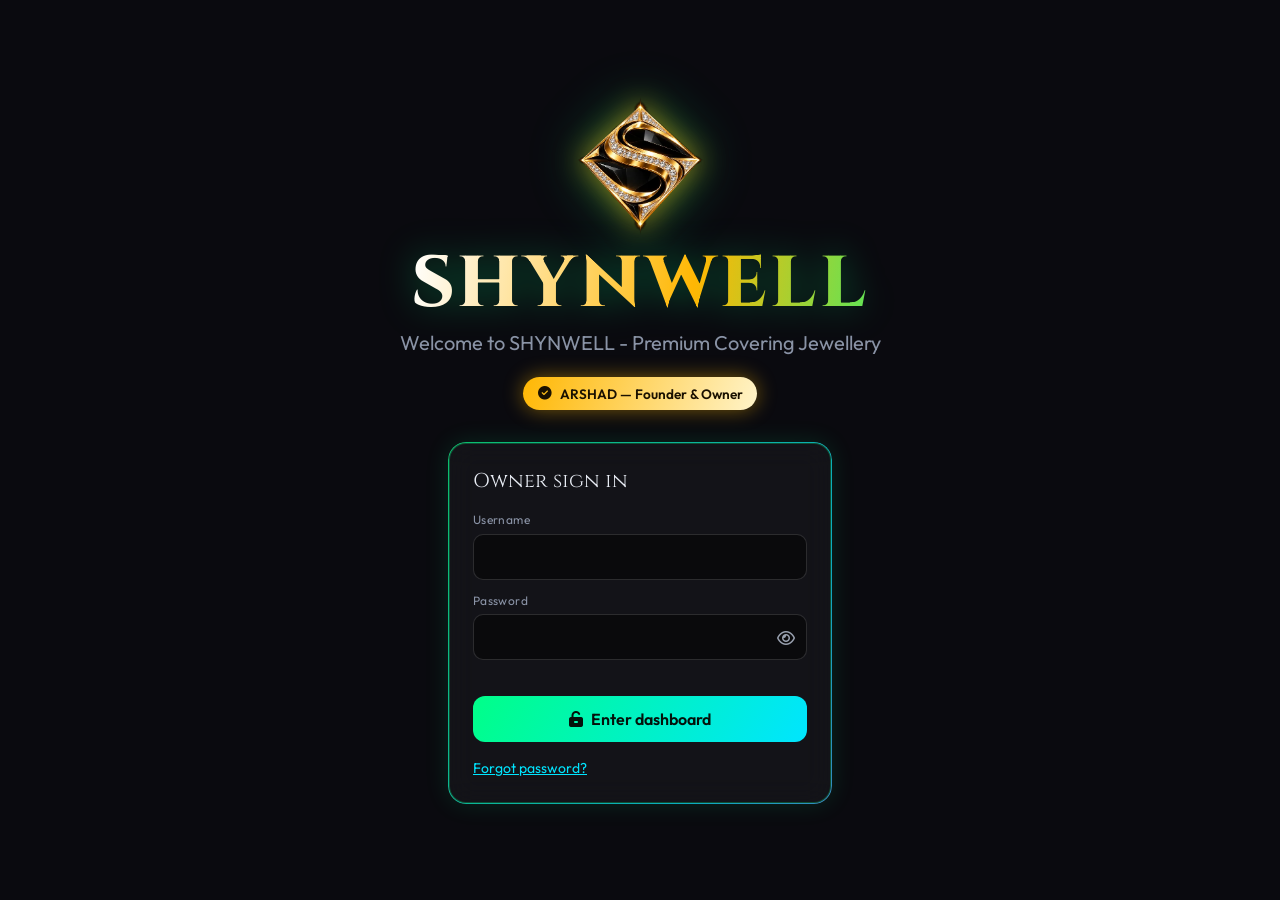
==== index.html @ ed69bd7b "Add files via upload" ====
<!DOCTYPE html>
<html lang="en">
<head>
<meta charset="UTF-8">
<meta name="viewport" content="width=device-width, initial-scale=1, viewport-fit=cover">
<title>SHYNWELL - Premium Covering Jewellery</title>
<script>/* Runs BEFORE the first paint: the entrance animation is on from the very first frame, so nothing of the app can flash. */
(function(){var d=document.documentElement;try{if(sessionStorage.getItem('shyn_skip'))sessionStorage.removeItem('shyn_skip');else if(!sessionStorage.getItem('shyn_tok'))d.classList.add('intro-on');if(sessionStorage.getItem('shyn_tok'))d.classList.add('resuming');}catch(e){d.classList.add('intro-on');}})();</script>
<link rel="preconnect" href="https://script.google.com" crossorigin><link rel="preconnect" href="https://gcjframqlnfijwjjyltc.supabase.co" crossorigin><link rel="preconnect" href="https://cdnjs.cloudflare.com" crossorigin><link rel="preconnect" href="https://fonts.gstatic.com" crossorigin>
<link rel="manifest" href="manifest.webmanifest">
<meta name="theme-color" content="#040308">
<meta name="color-scheme" content="dark">
<meta name="mobile-web-app-capable" content="yes">
<meta name="apple-mobile-web-app-capable" content="yes">
<meta name="apple-mobile-web-app-title" content="SHYNWELL">
<meta name="apple-mobile-web-app-status-bar-style" content="black-translucent">
<link rel="icon" type="image/png" sizes="32x32" href="favicon-32.png">
<link rel="icon" type="image/png" sizes="48x48" href="favicon-48.png">
<link rel="apple-touch-icon" href="apple-touch-icon.png">
<link rel="stylesheet" href="style.css">

<link rel="stylesheet" href="https://cdnjs.cloudflare.com/ajax/libs/font-awesome/6.5.1/css/all.min.css" media="print" onload="this.media='all'">
<link rel="stylesheet" href="https://fonts.googleapis.com/css2?family=Cinzel:wght@600;800&family=Outfit:wght@300;400;500;600&display=swap" media="print" onload="this.media='all'">
<noscript><link rel="stylesheet" href="https://cdnjs.cloudflare.com/ajax/libs/font-awesome/6.5.1/css/all.min.css"></noscript>
</head>
<body>
<!-- ================= ENTRANCE INTRO (pure CSS/SVG, no network, painted on the first frame) ================= -->
<div id="intro" role="presentation" aria-hidden="true">
  <div class="i-stage">
    <video class="i-vid" muted playsinline webkit-playsinline preload="auto" disablepictureinpicture tabindex="-1"></video>
    <div class="i-logo"></div>
  </div>
</div>
<script src="intro.js"></script>
<div id="shell">

<!-- ================= LOGIN ================= -->
<section id="loginView" class="min-h-screen flex flex-col items-center justify-center px-4 py-10 text-center">
  <span class="brand-logo lg float" style="--w:clamp(92px,28vw,132px)" role="img" aria-label="SHYNWELL logo"></span>
  <h1 class="serif metal text-4xl sm:text-7xl font-extrabold tracking-wider mt-3">SHYNWELL</h1>
  <p class="mt-2 text-lg sm:text-xl" style="color:var(--mut)">Welcome to SHYNWELL - Premium Covering Jewellery</p>
  <div class="badge mt-5"><i class="fa-solid fa-circle-check"></i>ARSHAD &mdash; Founder &amp; Owner</div>

  <form id="loginForm" class="glass neon w-full max-w-sm mt-8 p-5 sm:p-6 text-left rise" autocomplete="on" novalidate>
    <h2 class="serif text-xl mb-4">Owner sign in</h2>
    <label class="lbl" for="lu">Username</label>
    <input id="lu" class="inp mb-3" autocomplete="username" maxlength="64" autocapitalize="off" autocorrect="off" spellcheck="false" required>
    <label class="lbl" for="lp">Password</label>
    <div class="relative mb-2"><input id="lp" type="password" class="inp pr-10" autocomplete="current-password" maxlength="128" spellcheck="false" required>
      <button type="button" class="absolute right-3 top-3 text-gray-400" onclick="togglePw()" aria-label="Show password"><i class="fa-regular fa-eye"></i></button></div>
    <p id="lerr" class="text-sm min-h-5" style="color:#ff6b81" role="alert" aria-live="polite"></p>
    <div id="lockBox" class="lockbox" role="alert"></div>
    <button id="loginBtn" class="btn pulse-glow w-full mt-2"><i class="fa-solid fa-unlock-keyhole"></i>Enter dashboard</button>
    <button type="button" onclick="openForgot()" class="mt-4 text-sm underline" style="color:var(--cy)">Forgot password?</button>
    <button type="button" id="installBtn" onclick="installApp()" class="btn btn-ghost w-full mt-4 hidden"><i class="fa-solid fa-download"></i>Install SHYNWELL app</button>
  </form>
</section>

<div id="forgotModal" class="modal"><div class="glass neon w-full max-w-sm p-5 sm:p-6" style="background:#0e0e16">
  <div class="mhead"><div class="flex items-center gap-3 min-w-0"><span class="brand-logo" style="--w:30px"></span><h3 class="serif text-xl">Reset password</h3></div><button class="mx" onclick="closeForgot()" aria-label="Close">&times;</button></div>
  <div id="fs1">
    <p class="text-sm mb-3" style="color:var(--mut)">Enter the registered admin email. A 6-digit code will be sent to it.</p>
    <label class="lbl" for="fgEmail">Admin email</label>
    <input id="fgEmail" type="email" class="inp mb-3" autocomplete="email" inputmode="email" maxlength="254" autocapitalize="off" spellcheck="false" placeholder="you@gmail.com">
    <button id="sendBtn" class="btn pulse-glow w-full mt-1" onclick="sendOtp()"><i class="fa-solid fa-paper-plane"></i>Send OTP</button>
  </div>
  <div id="fs2" class="hidden">
    <p id="otpSent" class="text-sm text-center" style="color:var(--mut)"></p>
    <input id="otpIn" class="inp otp text-center my-3" inputmode="numeric" maxlength="6" autocomplete="one-time-code" placeholder="------" oninput="otpInput()" aria-label="6-digit OTP">
    <p class="text-center text-sm mb-3">Expires in <b id="otpTime" style="color:var(--gd)">05:00</b></p>
    <label class="lbl" for="fgNew">New password</label>
    <input id="fgNew" type="password" class="inp mb-3" autocomplete="new-password" maxlength="128" placeholder="At least 8 characters, a letter and a number">
    <label class="lbl" for="fgConf">Confirm new password</label>
    <input id="fgConf" type="password" class="inp mb-1" autocomplete="new-password" maxlength="128">
    <button id="verBtn" class="btn w-full mt-3" onclick="resetPw()"><i class="fa-solid fa-key"></i>Reset password</button>
    <button id="resBtn" class="btn btn-ghost w-full mt-2" onclick="sendOtp()" disabled>Resend OTP</button>
  </div>
  <div id="fs3" class="hidden text-center">
    <div class="text-4xl mb-2" style="color:var(--em)"><i class="fa-solid fa-circle-check"></i></div>
    <p id="fDone" class="text-sm mb-4" style="color:var(--mut)"></p>
    <button class="btn w-full" onclick="closeForgot()"><i class="fa-solid fa-unlock-keyhole"></i>Back to login</button>
  </div>
  <p id="fmsg" class="text-sm mt-3 text-center" style="min-height:1.25rem"></p>
</div></div>

<div id="connModal" class="modal"><div class="glass neon w-full max-w-md p-5 sm:p-6" style="background:#0e0e16">
  <div class="mhead"><h3 class="serif text-xl"><i class="fa-solid fa-database mr-2" style="color:var(--cy)"></i>Database Connections</h3><button class="mx" onclick="closeM('connModal')" aria-label="Close">&times;</button></div>
  <p class="text-sm mb-3" style="color:var(--mut)">Paste your Apps Script Web App URL (it must end in <b>/exec</b>). Leave empty to use local demo mode.</p>
  <input id="urlIn" class="inp mb-3" placeholder="https://script.google.com/macros/s/.../exec">
  <div class="flex gap-2"><button class="btn flex-1" onclick="saveUrl()">Save &amp; test</button><button class="btn btn-ghost" onclick="closeM('connModal')">Close</button></div>
  <div class="flex gap-2 mt-2"><button class="btn btn-ghost flex-1 text-sm" onclick="resetUrl()">Use default URL</button><button class="btn btn-ghost flex-1 text-sm" onclick="runDiag()"><i class="fa-solid fa-stethoscope"></i>Run diagnostics</button></div>
  <p id="connMsg" class="text-sm mt-3"></p>
  <pre id="diagOut" class="hidden text-xs mt-3 p-3 rounded-xl overflow-x-auto whitespace-pre-wrap break-words" style="background:rgba(0,0,0,.5);max-height:50vh;overflow-y:auto"></pre>
</div></div>

<!-- ================= DASHBOARD ================= -->
<div id="appView" class="hidden">
<nav class="sticky top-0 z-50 glass" style="border-radius:0;border-width:0 0 1px 0">
  <div class="max-w-6xl mx-auto px-3 sm:px-4 h-16 flex items-center justify-between gap-2">
    <div class="brand-nav"><span class="brand-logo" style="--w:36px" role="img" aria-label="SHYNWELL logo"></span><span class="wm serif metal text-lg sm:text-2xl font-extrabold tracking-widest hidden min-[380px]:inline">SHYNWELL</span></div>
    <div class="flex items-center gap-2" role="navigation" aria-label="Main">
      <button id="navBill" class="navbtn active" onclick="showView('bill')" aria-label="New Order" title="New Order"><i class="fa-solid fa-file-invoice-dollar"></i><span class="lbl2">New Order</span></button>
      <button id="navInv" class="navbtn" onclick="showView('inv')" aria-label="Inventory" title="Inventory"><i class="fa-solid fa-boxes-stacked"></i><span class="lbl2">Inventory</span></button>
      <button id="navLinkBtn" class="navbtn" onclick="openLinkOptions()" aria-haspopup="dialog" aria-label="Link options" title="Link options"><i class="fa-solid fa-link"></i><span class="lbl2">Link</span></button>
      <button class="navbtn" onclick="logout()" aria-label="Logout" title="Logout"><i class="fa-solid fa-right-from-bracket"></i><span class="lbl2">Logout</span></button>
    </div>
  </div>
</nav>
<div id="lowBanner" class="hidden px-4 pt-3" role="alert" aria-live="polite"></div>

<datalist id="skuList"></datalist>
<main id="billMain" class="max-w-6xl mx-auto p-3 sm:p-4 grid grid-cols-1 gap-5 lg:grid-cols-5 pb-28">
  <!-- Section A -->
  <section class="glass neon p-4 sm:p-5 lg:col-span-3 rise">
    <h2 class="serif text-2xl mb-4">New order</h2>

    <div class="rounded-2xl p-4 mb-5" style="border:1px dashed rgba(0,229,255,.5);background:rgba(0,229,255,.04)">
      <p class="font-semibold mb-1"><i class="fa-solid fa-file-invoice mr-2" style="color:var(--cy)"></i>Invoice scanner <span class="text-xs font-normal" style="color:var(--mut)">(optional)</span></p>
      <p class="text-xs mb-3" style="color:var(--mut)">Details fill in automatically and every field stays editable.</p>
      <div class="grid grid-cols-2 gap-3">
        <label class="btn cursor-pointer text-sm text-center"><i class="fa-solid fa-camera"></i>Snap Invoice via Camera
          <input id="camIn" type="file" accept="image/*" capture="environment" class="hidden"></label>
        <label class="btn btn-gold cursor-pointer text-sm text-center"><i class="fa-solid fa-folder-open"></i>Browse Device / PDF
          <input id="fileIn" type="file" accept="image/*,application/pdf" class="hidden"></label>
      </div>
      <div id="prev" class="hidden mt-4 flex items-center gap-3 p-3 rounded-xl" style="background:rgba(0,0,0,.4)">
        <img id="prevImg" class="w-20 h-20 object-cover rounded-lg hidden" alt="Invoice preview">
        <div id="prevPdf" class="w-20 h-20 rounded-lg hidden items-center justify-center text-4xl" style="background:rgba(255,107,129,.12);color:#ff6b81"><i class="fa-solid fa-file-pdf"></i></div>
        <div class="flex-1 min-w-0"><p id="prevName" class="text-sm truncate"></p><p id="prevSize" class="text-xs" style="color:var(--mut)"></p><p id="scanMsg" class="text-xs mt-1" style="color:var(--cy)"></p><details class="mt-1 text-xs" style="color:var(--mut)"><summary class="cursor-pointer">Show scanned text</summary><pre id="ocrRaw" class="whitespace-pre-wrap max-h-32 overflow-auto mt-1"></pre></details></div>
        <div class="flex flex-col gap-2"><button class="btn !py-1.5 !px-3 text-sm" onclick="parseFile()"><i class="fa-solid fa-wand-magic-sparkles"></i>Read</button><button class="btn btn-ghost !py-1 !px-3 text-xs" onclick="clearPrev()">Clear</button></div>
      </div>
    </div>

    <form id="orderForm" class="grid grid-cols-1 sm:grid-cols-2 gap-3">
      <div><label class="lbl">Platform</label>
        <select id="platform" class="inp" onchange="otherBox()"><option>Amazon</option><option>Meesho</option><option>Flipkart</option><option>Others</option></select>
        <input id="platformOther" class="inp mt-2 hidden" placeholder="Specify platform"></div>
      <div><label class="lbl">Order ID</label><input id="orderId" class="inp" required><p id="orderIdMsg" class="text-xs mt-1" style="color:#ff6b81"></p></div>
      <div><label class="lbl">Customer name</label><input id="customerName" class="inp" required></div>
      <div><label class="lbl">State</label><input id="state" class="inp"></div>
      <div class="sm:col-span-2"><label class="lbl">Full delivery address</label><textarea id="address" rows="2" class="inp"></textarea></div>
      <div><label class="lbl">Invoice date</label><input id="invoiceDate" type="date" class="inp"></div>
      <div><label class="lbl">Shipping date</label><input id="shippingDate" type="date" class="inp"></div>
      <div><label class="lbl">SKU ID</label><input id="skuId" class="inp" autocomplete="off">
        <p class="text-xs mt-1" style="color:var(--mut)">Reference only &ndash; never changes inventory stock.</p>
        <div id="secSkuBox" class="mt-3 rounded-xl p-3" style="border:1px dashed rgba(168,85,247,.45);background:rgba(168,85,247,.04)">
          <p class="lbl !mb-1">Secondary SKU IDs <span style="opacity:.7">(optional)</span></p>
          <p class="text-xs mb-2" style="color:var(--mut)">Inventory stock is reduced only for these.</p>
          <div id="secSkuList" class="flex flex-col gap-2"></div>
          <button type="button" class="btn btn-ghost !py-1.5 !px-3 text-xs mt-2" onclick="addSecSku()">+ Add Another SKU ID</button>
        </div></div>
      <div><label class="lbl">Payment type</label>
        <div class="flex gap-5 pt-2 text-sm"><label><input type="radio" name="pay" value="COD" checked> COD</label><label><input type="radio" name="pay" value="Prepaid"> Prepaid</label></div></div>
      <div class="sm:col-span-2"><label class="lbl">Customer price (Rs)</label><input id="customerPrice" type="number" step="0.01" class="inp"></div>
      <div class="sm:col-span-2 grid grid-cols-3 gap-3">
        <div><label class="lbl">CGST</label><input id="cgst" type="number" step="0.01" class="inp"></div>
        <div><label class="lbl">SGST</label><input id="sgst" type="number" step="0.01" class="inp"></div>
        <div><label class="lbl">IGST</label><input id="igst" type="number" step="0.01" class="inp"></div>
      </div>
      <div><label class="lbl">Original cost price (Rs) *</label><input id="originalPrice" type="number" step="0.01" class="inp" required oninput="liveA()"></div>
      <div><label class="lbl">Sale price (Rs) *</label><input id="salePrice" type="number" step="0.01" class="inp" required oninput="liveA()"></div>
      <p class="sm:col-span-2 text-sm" style="color:var(--mut)">Expected profit: <b id="liveA" style="color:var(--em)">Rs 0.00</b></p>
      <div class="sm:col-span-2"><label class="lbl">Others / important notes</label><textarea id="notes" rows="2" class="inp"></textarea></div>
      <!-- Attachments (Supabase Storage + DB) -->
      <div class="sm:col-span-2 grid grid-cols-1 sm:grid-cols-2 gap-3 min-w-0">
        <div class="attcard rounded-2xl p-4" style="border:1px dashed rgba(255,183,3,.5);background:rgba(255,183,3,.04)">
          <p class="font-semibold mb-1 text-sm"><i class="fa-solid fa-file-invoice-dollar mr-2" style="color:var(--gd)"></i>Invoice file *</p>
          <p class="text-xs mb-3" style="color:var(--mut)">PDF or image</p>
          <label class="btn btn-gold cursor-pointer text-sm w-full"><i class="fa-solid fa-paperclip"></i>Choose invoice
            <input id="invFileIn" type="file" accept=".pdf,application/pdf,image/*" class="hidden"></label>
          <div id="attInvBox" class="hidden mt-3 flex items-center gap-3 p-2 rounded-xl min-w-0 max-w-full overflow-hidden" style="background:rgba(0,0,0,.4)">
            <img id="attInvImg" class="attthumb object-cover rounded-lg hidden" alt="invoice thumbnail">
            <div id="attInvPdf" class="attthumb rounded-lg hidden items-center justify-center text-2xl" style="background:rgba(255,107,129,.12);color:#ff6b81"><i class="fa-solid fa-file-pdf"></i></div>
            <div class="flex-1 min-w-0"><span id="attInvName" class="attname text-xs"></span><span id="attInvMeta" class="attname text-xs" style="color:var(--mut)"></span></div>
            <button type="button" class="text-lg flex-none" aria-label="Remove invoice" onclick="clearAtt('inv')"><i class="fa-solid fa-xmark"></i></button>
          </div>
        </div>
        <div class="attcard rounded-2xl p-4" style="border:1px dashed rgba(0,229,255,.5);background:rgba(0,229,255,.04)">
          <p class="font-semibold mb-1 text-sm"><i class="fa-solid fa-box-open mr-2" style="color:var(--cy)"></i>Packing parcel *</p>
          <p class="text-xs mb-3" style="color:var(--mut)">Photo or PDF - from files or live camera</p>
          <div class="grid grid-cols-2 gap-2">
            <label class="btn btn-ghost cursor-pointer text-sm"><i class="fa-solid fa-images"></i>Files
              <input id="packGalIn" type="file" accept=".pdf,application/pdf,image/*" class="hidden"></label>
            <label class="btn cursor-pointer text-sm"><i class="fa-solid fa-camera"></i>Camera
              <input id="packCamIn" type="file" accept="image/*" capture="environment" class="hidden"></label>
          </div>
          <div id="attPackBox" class="hidden mt-3 flex items-center gap-3 p-2 rounded-xl min-w-0 max-w-full overflow-hidden" style="background:rgba(0,0,0,.4)">
            <img id="attPackImg" class="attthumb object-cover rounded-lg hidden" alt="packing file thumbnail">
            <div id="attPackPdf" class="attthumb rounded-lg hidden items-center justify-center text-2xl" style="background:rgba(255,107,129,.12);color:#ff6b81"><i class="fa-solid fa-file-pdf"></i></div>
            <div class="flex-1 min-w-0"><span id="attPackName" class="attname text-xs"></span><span id="attPackMeta" class="attname text-xs" style="color:var(--mut)"></span></div>
            <button type="button" class="text-lg flex-none" aria-label="Remove packing file" onclick="clearAtt('pack')"><i class="fa-solid fa-xmark"></i></button>
          </div>
        </div>
      </div>
      <div class="sm:col-span-2"><button id="saveBtn" class="btn btn-gold w-full sm:w-auto"><i id="saveIco" class="fa-solid fa-cloud-arrow-up"></i><span id="saveTxt">Save order</span></button></div>
    </form>
  </section>

  <!-- Section B -->
  <section class="glass neon p-4 sm:p-5 lg:col-span-2 self-start rise" style="animation-delay:.12s">
    <h2 class="serif text-2xl mb-4">Order lookup</h2>
    <div class="flex gap-2"><input id="searchId" class="inp" placeholder="Enter Order ID" onkeydown="if(event.key==='Enter')searchOrder()"><button class="btn" onclick="searchOrder()"><i class="fa-solid fa-magnifying-glass"></i></button></div>
    <p id="lookMsg" class="text-sm mt-2" style="color:var(--mut)"></p>
    <div id="lookBox" class="hidden mt-4">
      <div id="lookInfo" class="text-sm rounded-xl p-3 mb-3 leading-relaxed break-words" style="background:rgba(0,0,0,.4)"></div>
      <div id="lookLinks" class="hidden flex gap-2 mb-3 text-xs"></div>
      <div id="lookSkus" class="hidden text-xs mb-3 break-words" style="color:var(--cy)"></div>
      <details id="lookDetails" class="mb-3 rounded-xl p-3" style="background:rgba(0,0,0,.3);border:1px solid rgba(255,255,255,.1)">
        <summary class="cursor-pointer text-sm font-semibold" style="color:var(--cy)"><i class="fa-solid fa-pen-to-square mr-2"></i>View all / edit details</summary>
        <div class="grid grid-cols-2 gap-2 mt-3">
          <div class="col-span-2"><label class="lbl">Order ID</label><input id="eOrderId" class="inp"></div>
          <div><label class="lbl">Platform</label><select id="ePlatform" class="inp"><option>Amazon</option><option>Meesho</option><option>Flipkart</option><option>Others</option></select></div>
          <div><label class="lbl">Payment type</label><select id="ePay" class="inp"><option>COD</option><option>Prepaid</option></select></div>
          <div class="col-span-2"><label class="lbl">Customer name</label><input id="eCust" class="inp"></div>
          <div><label class="lbl">State</label><input id="eState" class="inp"></div>
          <div><label class="lbl">SKU ID</label><input id="eSku" class="inp"></div>
          <div class="col-span-2"><label class="lbl">Address</label><textarea id="eAddr" rows="2" class="inp"></textarea></div>
          <div><label class="lbl">Invoice date</label><input id="eInvDate" type="date" class="inp"></div>
          <div><label class="lbl">Shipping date</label><input id="eShipDate" type="date" class="inp"></div>
          <div class="col-span-2"><label class="lbl">Customer price (Rs)</label><input id="ePrice" type="number" step="0.01" class="inp"></div>
          <div><label class="lbl">CGST</label><input id="eCgst" type="number" step="0.01" class="inp"></div>
          <div><label class="lbl">SGST</label><input id="eSgst" type="number" step="0.01" class="inp"></div>
          <div class="col-span-2"><label class="lbl">IGST</label><input id="eIgst" type="number" step="0.01" class="inp"></div>
          <div class="col-span-2"><label class="lbl">Notes</label><textarea id="eNotes" rows="2" class="inp"></textarea></div>
        </div>
      </details>
      <div class="grid grid-cols-3 gap-2">
        <div><label class="lbl">Original</label><input id="uOrig" type="number" step="0.01" class="inp" oninput="liveB()"></div>
        <div><label class="lbl">Sale</label><input id="uSale" type="number" step="0.01" class="inp" oninput="liveB()"></div>
        <div><label class="lbl">Credited</label><input id="uCred" type="number" step="0.01" class="inp" oninput="liveB()"></div>
      </div>
      <p class="mt-4 text-sm" style="color:var(--mut)">Net profit (credited price, else sale price, minus original price; a cancelled / returned order costs its loss amount)</p>
      <p id="liveB" class="serif text-3xl font-bold" style="color:var(--em);text-shadow:0 0 18px currentColor">Rs 0.00</p>
      <div id="rcBox" class="mt-4 rounded-xl p-3" style="border:1px dashed rgba(255,107,129,.45);background:rgba(255,107,129,.04)">
        <p class="font-semibold text-sm mb-3"><i class="fa-solid fa-rotate-left mr-2" style="color:#ff6b81"></i>Return / cancellation</p>
        <label class="lbl" for="rcStatus">Order status</label>
        <select id="rcStatus" class="inp" onchange="rcToggle()">
          <option value="">Normal order (no return / cancellation)</option>
          <option value="Cancel">Cancel</option>
          <option value="RTO">RTO (Return to Origin)</option>
          <option value="Customer Return">Customer Return</option>
        </select>
        <div id="rcReasonBox" class="hidden mt-3">
          <label class="lbl" for="rcReason">Cancellation reason <span style="color:#ff6b81">*</span></label>
          <select id="rcReason" class="inp" onchange="rcToggle()">
            <option value="">Select a reason</option>
            <option value="Seller Issue">Seller Issue</option>
            <option value="Pickup Associate Issue">Pickup Associate Issue</option>
            <option value="Others">Others</option>
          </select>
          <input id="rcOther" class="inp mt-2 hidden" maxlength="120" placeholder="Please specify reason" autocomplete="off">
        </div>
        <div id="rcLossBox" class="hidden mt-3">
          <label class="lbl" for="rcLoss">Loss Amount (&#8377;)</label>
          <input id="rcLoss" type="number" min="0" step="0.01" inputmode="decimal" class="inp" placeholder="0.00" oninput="liveB()">
          <p class="text-xs mt-1" style="color:var(--mut)">e.g. packaging cost, reverse shipping fee or damaged item cost. Leave empty for 0.</p>
        </div>
        <p id="rcErr" class="text-xs mt-2" style="color:#ff6b81"></p>
      </div>
      <button id="updBtn" class="btn btn-gold w-full mt-4" onclick="updateOrder()"><i id="updIco" class="fa-solid fa-floppy-disk"></i><span id="updTxt">Save / update changes</span></button>
      <button id="delBtn" class="btn w-full mt-3" style="background:linear-gradient(135deg,#ff2d55,#c1121f);color:#fff" onclick="deleteOrder()"><i id="delIco" class="fa-solid fa-trash"></i><span id="delTxt">Delete Order</span></button>
    </div>
  </section>
</main>

<!-- ================= INVENTORY ================= -->
<main id="invMain" class="hidden max-w-6xl mx-auto p-3 sm:p-4 pb-28">
  <section class="glass neon p-4 sm:p-5 rise">
    <div class="flex flex-wrap items-center justify-between gap-3 mb-4">
      <h2 class="serif text-2xl"><i class="fa-solid fa-boxes-stacked mr-2" style="color:var(--gd)"></i>Inventory</h2>
      <button class="btn text-sm" onclick="invOpenAdd()"><i class="fa-solid fa-plus"></i>Add Inventory Item</button>
    </div>
    <div class="grid grid-cols-1 sm:grid-cols-3 gap-3 mb-3">
      <input id="invSearch" class="inp sm:col-span-2" placeholder="Search by SKU ID..." oninput="invRenderSoon()" autocomplete="off">
      <div id="invCount" class="text-sm self-center" style="color:var(--mut)"></div>
    </div>
    <div class="flex flex-wrap gap-2 mb-2">
      <div class="relative">
        <button id="invDlBtn" class="btn btn-gold text-sm" onclick="invTogglePop('invDlPop', event)" aria-haspopup="true"><i class="fa-solid fa-download"></i>Download<i class="fa-solid fa-chevron-down" style="font-size:.7rem"></i></button>
        <div id="invDlPop" class="popmenu left" role="menu">
          <button role="menuitem" onclick="invDownload('stock')"><i class="fa-solid fa-boxes-stacked" style="color:var(--em)"></i>Stock Report</button>
          <button role="menuitem" onclick="invDownload('moves')"><i class="fa-solid fa-clock-rotate-left" style="color:var(--cy)"></i>Stock Movement</button>
        </div>
      </div>
      <div class="relative">
        <button id="invDelBtn" class="btn text-sm" style="background:linear-gradient(135deg,#ff2d55,#c1121f);color:#fff" onclick="invTogglePop('invDelPop', event)" aria-haspopup="true"><i class="fa-solid fa-trash"></i>Delete<i class="fa-solid fa-chevron-down" style="font-size:.7rem"></i></button>
        <div id="invDelPop" class="popmenu left" role="menu">
          <button role="menuitem" onclick="invDeleteData('stock')"><i class="fa-solid fa-boxes-stacked" style="color:#ff6b81"></i>Stock Report</button>
          <button role="menuitem" onclick="invDeleteData('moves')"><i class="fa-solid fa-clock-rotate-left" style="color:#ff6b81"></i>Stock Movement</button>
        </div>
      </div>
    </div>
    <label class="text-xs flex items-center gap-2 mb-2" style="color:#ff9aa9"><input type="checkbox" id="invLowOnly" onchange="invRender()"> Show only low-stock items (stock at or below reorder level)</label>
    <label class="text-xs flex items-center gap-2 mb-4" style="color:var(--mut)"><input type="checkbox" id="invFilteredOnly"> Export only the rows matching my search (otherwise everything is exported)</label>
    <div class="flex flex-wrap items-center gap-2 text-xs mb-3"><i class="fa-solid fa-table-list" style="color:var(--gd)"></i><span id="invSheetMsg" style="color:var(--mut)">Inventory sheet: connect it with the link icon in the top bar (Cloud Config).</span><button class="chip" onclick="invMirrorNow(true)">Copy to sheet now</button></div>
    <div class="overflow-x-auto rounded-xl" style="border:1px solid rgba(255,255,255,.1)">
      <table class="w-full text-sm" style="min-width:680px">
        <thead><tr style="background:rgba(255,255,255,.05);color:var(--mut)" class="text-left text-xs">
          <th class="p-3">S.No</th><th class="p-3">SKU ID</th><th class="p-3">Stock</th><th class="p-3">Reorder</th><th class="p-3">Image</th><th class="p-3">Actions</th></tr></thead>
        <tbody id="invBody"></tbody>
      </table>
    </div>
    <p id="invMsg" class="text-sm mt-3" style="color:var(--mut)"></p>
  </section>
</main>
<input id="invImgIn" type="file" accept="image/*" class="hidden">

<div id="invItemModal" class="modal"><div class="glass neon w-full max-w-md p-5 sm:p-6" style="background:#0e0e16">
  <h3 class="serif text-xl mb-3">Add Inventory Item</h3>
  <label class="lbl">SKU ID</label><input id="invNewSku" class="inp mb-3" maxlength="64" autocomplete="off">
  <label class="lbl">Opening stock quantity</label><input id="invNewQty" type="number" min="0" step="1" inputmode="numeric" class="inp mb-3" value="0">
  <label class="lbl">Reorder level <span style="opacity:.7">(alert when stock is at or below this; blank = 1)</span></label><input id="invNewRe" type="number" min="0" step="1" inputmode="numeric" class="inp mb-2" value="1">
  <p id="invItemErr" class="text-sm mb-3" style="color:#ff6b81"></p>
  <div class="flex gap-2"><button id="invItemBtn" class="btn flex-1" onclick="invSaveItem()">Save item</button><button class="btn btn-ghost" onclick="closeM('invItemModal')">Cancel</button></div>
</div></div>

<div id="invStockModal" class="modal"><div class="glass neon w-full max-w-md p-5 sm:p-6" style="background:#0e0e16">
  <h3 class="serif text-xl mb-1">Edit stock</h3><p id="invStockSku" class="text-sm mb-3" style="color:var(--gd)"></p>
  <label class="lbl">New stock quantity</label><input id="invStockQty" type="number" min="0" step="1" inputmode="numeric" class="inp mb-3">
  <label class="lbl">Reorder level <span style="opacity:.7">(low-stock alert at or below this; blank = 1)</span></label><input id="invStockRe" type="number" min="0" step="1" inputmode="numeric" class="inp mb-3">
  <label class="lbl">Note (optional)</label><input id="invStockNote" class="inp mb-2" maxlength="120" placeholder="e.g. new stock received">
  <p id="invStockErr" class="text-sm mb-3" style="color:#ff6b81"></p>
  <div class="flex gap-2"><button id="invStockBtn" class="btn flex-1" onclick="invSaveStock()">Save stock</button><button class="btn btn-ghost" onclick="closeM('invStockModal')">Cancel</button></div>
</div></div>

<div id="invConnModal" class="modal"><div class="glass neon w-full max-w-md p-5 sm:p-6" style="background:#0e0e16">
  <div class="mhead"><h3 class="serif text-xl"><i class="fa-solid fa-cloud mr-2" style="color:var(--gd)"></i>Cloud Config</h3><button class="mx" onclick="closeM('invConnModal')" aria-label="Close">&times;</button></div>
  <div id="icA" class="hidden">
    <p class="text-sm mb-3" style="color:var(--mut)">Paste the Web App URL of your inventory Apps Script (it must end in <b>/exec</b>). This is separate from your billing sheet.</p>
    <input id="icUrl" class="inp mb-3" placeholder="https://script.google.com/macros/s/.../exec" autocomplete="off">
    <button class="btn w-full" onclick="invSaveUrl()">Save &amp; test</button>
  </div>
  <div id="icC" class="hidden">
    <p id="icInfo" class="text-sm mb-3" style="color:var(--em)"></p>
    <div class="grid grid-cols-1 gap-2">
      <button class="btn btn-gold text-sm" onclick="invSyncToSheet()"><i class="fa-solid fa-cloud-arrow-up"></i>Replace sheet with app inventory (exact copy)</button>
      <button class="btn text-sm" onclick="invSyncFromSheet()"><i class="fa-solid fa-cloud-arrow-down"></i>Sync Inventory Sheet &rarr; App</button>
      <button class="btn btn-ghost text-sm" onclick="invOpenSheet()"><i class="fa-solid fa-table"></i>Get link to the inventory sheet</button>
      <div id="icLinkBox" class="text-sm text-center"></div>
      <button class="btn btn-ghost text-sm" onclick="invTest()"><i class="fa-solid fa-stethoscope"></i>Test connection</button>
      <button class="btn btn-ghost text-sm" onclick="invMailNow('low')"><i class="fa-solid fa-triangle-exclamation" style="color:#ff6b81"></i>Send low-stock alert mail now</button>
      <button class="btn btn-ghost text-sm" onclick="invMailNow('daily')"><i class="fa-solid fa-envelope" style="color:var(--cy)"></i>Send daily summary mail now</button>
      <button class="btn btn-ghost text-sm" onclick="invMailNow('report')"><i class="fa-solid fa-table-list" style="color:var(--vi)"></i>Send inventory report mail now</button>
    </div>
    <p class="text-xs mt-3" style="color:var(--mut)">App changes are copied to the sheet automatically, and the script mails you at once when a SKU is at or below its reorder level. Rows you type only in the sheet stay there until you run &ldquo;Sync Inventory Sheet &rarr; App&rdquo;.</p>
    <button type="button" class="mt-2 text-xs underline" style="color:var(--cy)" onclick="invChangeUrl()">Change script URL</button>
  </div>
  <p id="invConnMsg" class="text-sm mt-3" style="color:var(--mut);min-height:1.25rem"></p>
</div></div>

<div id="accModal" class="modal"><div class="glass neon w-full max-w-sm p-5 sm:p-6 text-center" style="background:#0e0e16" role="dialog" aria-modal="true" aria-labelledby="accTitle">
  <span class="brand-logo mb-1" style="--w:44px"></span>
  <div id="accStep1">
    <p id="accLast" class="lastlogin"></p>
    <i class="fa-solid fa-shield-halved text-3xl mb-2 block" style="color:var(--gd)"></i>
    <h3 id="accTitle" class="serif text-xl mb-2">Send Verification Code to registered Gmail?</h3>
    <p class="text-sm mb-4" style="color:var(--mut)">Inventory and the Link options hold critical business data. A 6-digit code will be emailed to <b id="accMail0" style="color:var(--em)">your registered Gmail</b> only after you tap Proceed.</p>
    <p id="accMsg1" class="text-sm mb-2" style="min-height:1.25rem" role="alert"></p>
    <div class="flex gap-2"><button id="accGo" class="btn flex-1" onclick="accProceed()"><i class="fa-solid fa-paper-plane"></i>Proceed</button><button class="btn btn-ghost flex-1" onclick="accCancel()">Cancel</button></div>
  </div>
  <div id="accStep2" class="hidden">
    <h3 class="serif text-xl mb-1">Verification required</h3>
    <p class="text-sm mb-4" style="color:var(--mut)">A 6-digit code was emailed to <b id="accMail" style="color:var(--em)">your registered Gmail</b>.</p>
    <input id="accOtp" class="inp otp" inputmode="numeric" maxlength="6" autocomplete="one-time-code" placeholder="------" oninput="accInput()" aria-label="6-digit code">
    <p class="text-sm mt-2" style="color:var(--mut)">Code expires in <b id="accTime" style="color:var(--gd)">05:00</b></p>
    <p id="accMsg" class="text-sm mt-2" style="min-height:1.25rem" role="alert"></p>
    <div class="flex gap-2 mt-3"><button id="accVerBtn" class="btn flex-1" onclick="accVerify()"><i class="fa-solid fa-unlock-keyhole"></i>Verify</button><button id="accResBtn" class="btn btn-ghost flex-1" onclick="accSend(false)">Resend OTP</button></div>
    <button class="mt-3 text-xs underline" style="color:var(--mut)" onclick="accCancel()">Cancel</button>
  </div>
</div></div>

<div id="linkModal" class="modal" onclick="if(event.target===this)closeM('linkModal')"><div class="lm-card glass neon" role="dialog" aria-modal="true" aria-labelledby="lmTitle">
  <button class="mx mclose" onclick="closeM('linkModal')" aria-label="Close">&times;</button>
  <div class="lm-body">
    <div class="lm-head"><span class="brand-logo" style="--w:38px"></span><h3 id="lmTitle" class="serif">Link options</h3><p>Verified. Choose what you want to open.</p></div>
    <div class="lm-grid">
      <div class="lm-item" style="--c:var(--em);--c2:var(--cy)"><span class="lm-ico"><i class="fa-solid fa-arrows-rotate"></i></span><b>Supabase Sync</b><span class="lm-sub">Keep your orders in Supabase and Google Sheets in step, both ways.</span><button class="btn" onclick="linkGo('sync')">Open</button></div>
      <div class="lm-item" style="--c:var(--vi);--c2:#ff2bd6"><span class="lm-ico"><i class="fa-solid fa-right-left"></i></span><b>Sheet Migration</b><span class="lm-sub">Copy inventory or full records from one sheet to another.</span><button class="btn" onclick="linkGo('mig')">Open</button></div>
      <div class="lm-item" style="--c:var(--gd);--c2:#ff8c42"><span class="lm-ico"><i class="fa-solid fa-cloud"></i></span><b>Cloud Config</b><span class="lm-sub">Inventory sheet link, test connection and mail reports.</span><button class="btn" onclick="linkGo('cloud')">Open</button></div>
      <div class="lm-item" style="--c:var(--cy);--c2:#3b82f6"><span class="lm-ico"><i class="fa-solid fa-database"></i></span><b>Database Connections</b><span class="lm-sub">The billing Google Sheet web app address and diagnostics.</span><button class="btn" onclick="linkGo('db')">Open</button></div>
    </div>
  </div>
</div></div>

<div id="copyModal" class="modal"><div class="glass neon w-full max-w-xs p-5 text-center" style="background:#0e0e16">
  <span class="brand-logo mb-2" style="--w:40px"></span>
  <h3 class="serif text-lg mb-1">Your OTP code</h3>
  <p class="text-xs mb-3" style="color:var(--mut)">From your SHYNWELL e-mail. Tap Copy, then paste it into the code box.</p>
  <div id="copyCode" class="otp" style="letter-spacing:.35em;margin-right:-.35em;user-select:all"></div>
  <button class="btn w-full mt-4" onclick="copyNow()"><i class="fa-regular fa-copy"></i>Copy OTP Code</button>
  <p id="copyMsg" class="text-xs mt-2" style="min-height:1rem"></p>
  <button class="btn btn-ghost w-full mt-2" onclick="closeM('copyModal')">Close</button>
</div></div>

<div id="mgModal" class="modal"><div class="glass neon w-full max-w-2xl p-5 sm:p-6" style="background:#0e0e16">
  <div class="mhead"><h3 class="serif text-xl"><i class="fa-solid fa-right-left mr-2" style="color:#a855f7"></i>Sheet Migration</h3><button class="mx" onclick="closeM('mgModal')" aria-label="Close">&times;</button></div>
  <div id="mgStep1">
    <p class="text-sm mb-3" style="color:var(--mut)">What do you want to transfer?</p>
    <div class="grid grid-cols-1 sm:grid-cols-2 gap-3">
      <button class="btn btn-gold" onclick="mgChoose('inv')"><i class="fa-solid fa-boxes-stacked"></i>Option A: Inventory Data</button>
      <button class="btn" onclick="mgChoose('db')"><i class="fa-solid fa-database"></i>Option B: Database / Full Records</button>
    </div>
  </div>
  <div id="mgStep2" class="hidden">
    <p class="text-sm mb-3"><b id="mgTypeLbl" style="color:var(--gd)"></b> <button type="button" class="text-xs underline ml-2" style="color:var(--cy)" onclick="mgBack()">Change</button></p>
    <label class="lbl" for="mgFrom">Source (&ldquo;From&rdquo;) Webhook URL</label>
    <input id="mgFrom" class="inp" placeholder="https://script.google.com/macros/s/.../exec" autocomplete="off">
    <p class="text-xs mt-1 mb-3" style="color:var(--mut)">Pre-filled with the script you are linked to. You can edit it.</p>
    <label class="lbl" for="mgTo">Destination (&ldquo;To&rdquo;) Webhook URL</label>
    <input id="mgTo" class="inp" placeholder="https://script.google.com/macros/s/.../exec (the target sheet's Web App)" autocomplete="off">
    <div class="grid grid-cols-1 sm:grid-cols-2 gap-2 mt-4">
      <button id="mgFwd" class="btn btn-gold text-sm" onclick="mgRun('fwd')"><i class="fa-solid fa-arrow-right"></i>Forward: Source &#10132; Destination</button>
      <button id="mgRev" class="btn text-sm" onclick="mgRun('rev')"><i class="fa-solid fa-arrow-left"></i>Reverse: Destination &#10132; Source</button>
    </div>
    <div class="mt-4 rounded-xl p-3" style="background:rgba(0,0,0,.35)">
      <div class="flex items-center gap-2 text-sm"><i id="mgSpin" class="fa-solid fa-spinner fa-spin hidden" style="color:var(--cy)"></i><span id="mgStatus" style="color:var(--mut)">Ready.</span></div>
      <div class="mt-2 rounded-full" style="height:8px;background:rgba(255,255,255,.08);overflow:hidden"><div id="mgBar" style="height:100%;width:0%;background:linear-gradient(90deg,var(--em),var(--cy));transition:width .25s"></div></div>
      <p id="mgSummary" class="text-sm mt-3 font-semibold"></p>
      <div id="mgLogBox" class="hidden mt-3">
        <div class="flex items-center justify-between gap-2 mb-2"><span class="text-xs" style="color:var(--mut)">Transfer log</span>
          <select id="mgFilter" class="inp !py-1 !w-auto text-xs" onchange="mgRender()"><option value="all">All rows</option><option value="copied">Copied</option><option value="same">Up to date</option><option value="bad">Skipped &amp; failed</option></select></div>
        <div class="overflow-auto rounded-lg" style="max-height:38vh;border:1px solid rgba(255,255,255,.1)">
          <table class="w-full text-xs" style="min-width:520px"><thead><tr style="background:rgba(255,255,255,.05);color:var(--mut)" class="text-left"><th class="p-2">#</th><th class="p-2">Row ID / Item</th><th class="p-2">Name / Detail</th><th class="p-2">Result</th><th class="p-2">Reason</th></tr></thead><tbody id="mgBody"></tbody></table>
        </div>
      </div>
    </div>
    <p id="mgNote" class="text-xs mt-3" style="color:var(--mut)">Rows are matched by their ID (SKU ID or Order ID). Nothing is ever deleted. Empty values never overwrite existing data.</p>
  </div>
  <button class="btn btn-ghost w-full mt-4" onclick="closeM('mgModal')">Close</button>
</div></div>

<div id="syncModal" class="modal"><div class="glass neon w-full max-w-md p-5 sm:p-6" style="background:#0e0e16">
  <div class="mhead"><h3 class="serif text-xl"><i class="fa-solid fa-arrows-rotate mr-2" style="color:var(--em)"></i>Supabase Sync</h3><button class="mx" onclick="closeM('syncModal')" aria-label="Close">&times;</button></div>
  <p class="text-sm mb-4" style="color:var(--mut)">Keeps your orders in <b>Supabase</b> and in your billing <b>Google Sheet</b> in step. Orders are matched by <b>Order ID</b>, so nothing is ever duplicated or deleted, and an empty value never overwrites existing data.</p>
  <div class="grid grid-cols-1 gap-3">
    <button id="syncBtn1" class="btn btn-gold" onclick="syncToSheet()"><i class="fa-solid fa-database"></i>Supabase &#10132; Google Sheets</button>
    <button id="syncBtn2" class="btn" onclick="syncFromSheet()"><i class="fa-solid fa-table"></i>Google Sheets &#10132; Supabase</button>
  </div>
  <div class="mt-4 rounded-xl p-3" style="background:rgba(0,0,0,.35)">
    <div class="flex items-center gap-2 text-sm"><i id="syncSpin" class="fa-solid fa-spinner fa-spin hidden" style="color:var(--cy)"></i><span id="syncStatus" style="color:var(--mut)">Ready.</span></div>
    <div class="mt-2 rounded-full" style="height:8px;background:rgba(255,255,255,.08);overflow:hidden"><div id="syncBar" style="height:100%;width:0%;background:linear-gradient(90deg,var(--em),var(--cy));transition:width .25s"></div></div>
    <div id="syncResult" class="text-xs mt-3 break-words"></div>
  </div>
  <div id="syncLast" class="text-xs mt-3" style="color:var(--mut)"></div>
  <p class="text-xs mt-3" style="color:var(--mut)">Importing from the sheet records orders only: it never changes inventory stock. Stock is changed only when an order is saved in the app.</p>
  <button class="btn btn-ghost w-full mt-4" onclick="closeM('syncModal')">Close</button>
</div></div>

<div id="invViewModal" class="modal" onclick="if(event.target===this)closeM('invViewModal')"><div class="glass neon w-full max-w-lg p-4 text-center" style="background:#0e0e16">
  <p id="invViewSku" class="serif mb-3" style="color:var(--gd)"></p>
  <img id="invViewImg" alt="Product image" class="mx-auto rounded-xl max-w-full" style="max-height:70vh">
  <button class="btn btn-ghost mt-4" onclick="closeM('invViewModal')">Close</button>
</div></div>

<!-- AMAR -->
<button onclick="toggleAmar()" class="fixed bottom-5 right-5 z-50 w-16 h-16 rounded-full text-2xl pulse-glow float" style="background:linear-gradient(135deg,var(--em),var(--cy));color:#04120b" aria-label="Open AMAR assistant"><i class="fa-solid fa-robot"></i></button>
<aside id="drawer" aria-label="AMAR assistant">
  <div class="p-3 flex items-center justify-between gap-2" style="border-bottom:1px solid rgba(255,255,255,.1)">
    <div class="min-w-0 flex-1">
      <p class="serif font-bold text-sm truncate" style="color:var(--em)">AMAR &mdash; SHYNWELL Store &amp; Seller Assistant</p>
      <p class="text-xs truncate" style="color:var(--mut)"><span id="orderCount">0</span> orders &bull; <span id="modelIndicator" style="color:var(--gd)">gemini-3.8-flash</span></p>
    </div>
    <div class="flex items-center gap-1 flex-none">
      <button type="button" onclick="toggleVoiceLive()" id="drawerVoiceBtn" class="btn btn-gold !py-1 !px-2.5 text-xs" style="min-height:32px" title="Live voice call with AMAR"><i class="fa-solid fa-microphone"></i><span class="ml-1">Voice</span></button>
      <button type="button" onclick="clearChatHistory()" class="btn btn-ghost !py-1 !px-2 text-xs" style="min-height:32px" aria-label="Clear chat" title="Clear chat"><i class="fa-solid fa-trash-can"></i></button>
      <button type="button" onclick="toggleAmar()" aria-label="Close" class="btn btn-ghost !py-1 !px-2 text-sm" style="min-height:32px"><i class="fa-solid fa-xmark"></i></button>
    </div>
  </div>
  <div class="px-3 py-1.5 flex items-center justify-between gap-2 text-xs" style="background:rgba(0,0,0,.35);border-bottom:1px solid rgba(255,255,255,.06)">
    <label class="flex items-center gap-1.5 min-w-0"><span style="color:var(--mut)">Model</span>
      <select id="amarModelSelect" class="inp !py-0.5 !px-2 text-xs" style="width:auto;max-width:11rem;height:26px" onchange="changeAmarModel(this.value)">
        <option value="gemini-3.8-flash" selected>gemini-3.8-flash (General)</option>
        <option value="gemini-3.1-flash-lite">gemini-3.1-flash-lite (Fast)</option>
        <option value="gemini-4-argon">gemini-4-argon (Complex)</option>
      </select></label>
    <span class="text-[10px] truncate" style="color:var(--cy)">Jewellery &amp; Store Advisor</span>
  </div>
  <div id="amarVoicePanel" class="hidden p-3 text-center" style="background:linear-gradient(180deg,rgba(255,183,3,.15),rgba(0,0,0,.6));border-bottom:1px solid rgba(255,183,3,.3)">
    <div class="flex items-center justify-between gap-2 mb-1.5">
      <div class="flex items-center gap-1.5 min-w-0"><span class="inline-block w-2.5 h-2.5 rounded-full flex-none" id="voiceDot" style="background:var(--gd)"></span><span class="text-xs font-semibold truncate" id="voiceStatus" style="color:var(--gd)">Connecting...</span></div>
      <span class="chip flex-none !py-0 !px-1.5 text-[9px]" style="color:var(--gd);border-color:var(--gd)">gemini-3.8-live</span>
    </div>
    <div class="my-2 flex items-center justify-center"><div id="voiceOrb" class="w-14 h-14 rounded-full flex items-center justify-center pulse-glow" style="background:linear-gradient(135deg,var(--gd),var(--em));color:#04120b"><i class="fa-solid fa-microphone text-lg"></i></div></div>
    <div class="text-left rounded-lg p-2 mb-2 overflow-y-auto" style="max-height:6rem;background:rgba(0,0,0,.5);border:1px solid rgba(255,255,255,.08)">
      <p id="voiceUserText" class="text-[11px] mb-1 italic" style="color:var(--cy)"></p>
      <p id="voiceModelText" class="text-[11px]" style="color:var(--em)"></p>
    </div>
    <div class="flex items-center justify-center gap-2">
      <button type="button" id="voiceMuteBtn" class="btn btn-ghost !py-1 !px-3 text-xs" onclick="toggleVoiceMute()"><i class="fa-solid fa-microphone"></i><span id="voiceMuteTxt" class="ml-1">Mute</span></button>
      <button type="button" class="btn !py-1 !px-3 text-xs" style="background:linear-gradient(135deg,#ff2d55,#c1121f);color:#fff" onclick="stopVoiceCall()"><i class="fa-solid fa-phone-slash"></i><span class="ml-1">End call</span></button>
    </div>
  </div>
  <div id="chat" class="flex-1 overflow-y-auto p-3 flex flex-col gap-2"></div>
  <div class="px-3 py-2 flex gap-1.5 overflow-x-auto whitespace-nowrap">
    <span class="chip" onclick="ask('What can you do?')">What can you do?</span>
    <span class="chip" onclick="ask('How to care for 1-gram gold covering jewellery?', true)">1-Gram gold care</span>
    <span class="chip" onclick="ask('What are trending bridal jewellery set pairings?', true)">Bridal sets</span>
    <span class="chip" onclick="ask('How can I minimise COD return and RTO loss?', true)">COD return advice</span>
    <span class="chip" onclick="ask('Platform margin analysis')">Margin analysis</span>
    <span class="chip" onclick="ask('What is my average profit per order on Meesho compared to Amazon?')">Meesho vs Amazon</span>
    <span class="chip" onclick="ask('Show orders with pending credited price reconciliation')">Pending credits</span>
    <span class="chip" onclick="ask('Which state gives me the highest jewellery orders?')">Top state</span>
    <span class="chip" onclick="ask('Calculate my total net profit for this month')">Profit this month</span>
    <span class="chip" onclick="ask('Inventory insights')">Inventory</span>
    <span class="chip" onclick="ask('Show platform share chart')">Platform chart</span>
    <span class="chip" onclick="ask('Download PDF report')">PDF report</span>
  </div>
  <div class="px-3 pb-2 grid grid-cols-2 gap-2">
    <button class="btn btn-ghost !py-2 text-sm" onclick="exportXlsx()"><i class="fa-solid fa-file-excel" style="color:var(--em)"></i>Excel</button>
    <button class="btn btn-ghost !py-2 text-sm" onclick="exportPdf()"><i class="fa-solid fa-file-pdf" style="color:#ff6b81"></i>PDF</button>
  </div>
  <form class="p-3 flex gap-2" style="border-top:1px solid rgba(255,255,255,.1)" onsubmit="event.preventDefault();ask(q.value);q.value=''">
    <button type="button" class="btn btn-ghost !px-3 flex-none" title="Live voice call" aria-label="Live voice call" onclick="toggleVoiceLive()" style="color:var(--gd)"><i class="fa-solid fa-microphone"></i></button>
    <input id="q" class="inp min-w-0 flex-1" placeholder="Ask about your orders or jewellery..." autocomplete="off"><button class="btn !px-4 flex-none" aria-label="Send"><i class="fa-solid fa-paper-plane"></i></button>
  </form>
</aside>
</div>
<div id="toast"></div>
</div><!-- /shell -->

<script src="app.js"></script>
</body>
</html>
---- style.css ----
:root{--logo:url(logo.webp)}
html{background:#040308;color-scheme:dark}
#intro{display:none}
html.intro-on,html.intro-on body{overflow:hidden;height:100%}
html.intro-on #intro{display:flex}
html.intro-on #shell{visibility:hidden}
html.intro-done #shell{animation:shellIn .6s ease-out both}
@keyframes shellIn{from{opacity:0}}
#intro{position:fixed;inset:0;z-index:2147483000;background:#040308;flex-direction:column;align-items:center;justify-content:center;gap:clamp(.6rem,2.4vh,1.2rem);overflow:hidden;cursor:pointer;transition:opacity .55s ease,transform .55s ease;-webkit-tap-highlight-color:transparent;font-family:Georgia,'Times New Roman',serif}
#intro.fast{transition-duration:.3s}
@media (prefers-reduced-motion:reduce){#intro *{animation:none!important}
#intro{transition-duration:.2s}}
html.intro-on #shell{animation:introFail 0s 7s forwards}
html.intro-on #intro{animation:introFail2 0s 7s forwards}
@keyframes introFail{to{visibility:visible}}
@keyframes introFail2{to{display:none}}
/* minimalist intro: only the logo video on the dark background (the static logo is the fallback if the video cannot play) */
#intro.out{opacity:0;pointer-events:none}
.i-stage{position:relative;width:min(94vw,60vh,520px);aspect-ratio:1;display:grid;place-items:center}
.i-logo{display:none;width:60%;aspect-ratio:400/429;background:var(--logo) center/contain no-repeat;animation:iLogo .8s ease-out both}
#intro.vf .i-logo{display:block}
@keyframes iLogo{from{opacity:0}}
/* video intro: the gold diamond S reveal (intro.mp4). The old CSS animation stays as the fallback (#intro.vf) if the video cannot play. */
.i-vid{position:absolute;inset:0;width:100%;height:100%;object-fit:contain;mix-blend-mode:screen;pointer-events:none;-webkit-mask:radial-gradient(circle closest-side,#000 76%,rgba(0,0,0,.45) 90%,transparent 100%);mask:radial-gradient(circle closest-side,#000 76%,rgba(0,0,0,.45) 90%,transparent 100%)}
#intro.vf .i-vid{display:none}

html.resuming #loginView{visibility:hidden}

@layer properties;
@layer theme, base, components, utilities;
@layer theme {
  :root, :host {
    --font-sans: -apple-system, BlinkMacSystemFont, 'Segoe UI', Roboto, 'Helvetica Neue', 'Noto Sans', Arial,
    sans-serif, 'Apple Color Emoji', 'Segoe UI Emoji', 'Segoe UI Symbol', 'Noto Color Emoji';
    --font-mono: ui-monospace, SFMono-Regular, Menlo, Monaco, Consolas, 'Liberation Mono', 'Courier New',
    monospace;
    --color-gray-400: oklch(70.7% 0.022 261.325);
    --spacing: 0.25rem;
    --container-xs: 20rem;
    --container-sm: 24rem;
    --container-md: 28rem;
    --container-lg: 32rem;
    --container-2xl: 42rem;
    --container-6xl: 72rem;
    --text-xs: 0.75rem;
    --text-xs--line-height: calc(1 / 0.75);
    --text-sm: 0.875rem;
    --text-sm--line-height: calc(1.25 / 0.875);
    --text-lg: 1.125rem;
    --text-lg--line-height: calc(1.75 / 1.125);
    --text-xl: 1.25rem;
    --text-xl--line-height: calc(1.75 / 1.25);
    --text-2xl: 1.5rem;
    --text-2xl--line-height: calc(2 / 1.5);
    --text-3xl: 1.875rem;
    --text-3xl--line-height: calc(2.25 / 1.875);
    --text-4xl: 2.25rem;
    --text-4xl--line-height: calc(2.5 / 2.25);
    --text-7xl: 4.5rem;
    --text-7xl--line-height: 1;
    --font-weight-normal: 400;
    --font-weight-semibold: 600;
    --font-weight-bold: 700;
    --font-weight-extrabold: 800;
    --tracking-wider: 0.05em;
    --tracking-widest: 0.1em;
    --leading-relaxed: 1.625;
    --radius-lg: 0.5rem;
    --radius-xl: 0.75rem;
    --radius-2xl: 1rem;
    --default-font-family: var(--font-sans);
    --default-mono-font-family: var(--font-mono);
  }
}
@layer base {
  *, ::after, ::before, ::backdrop, ::file-selector-button {
    box-sizing: border-box;
    margin: 0;
    padding: 0;
    border: 0 solid;
  }
  html, :host {
    line-height: 1.5;
    -webkit-text-size-adjust: 100%;
    tab-size: 4;
    font-family: var(--default-font-family, -apple-system, BlinkMacSystemFont, 'Segoe UI', Roboto, 'Helvetica Neue', 'Noto Sans', Arial, sans-serif, 'Apple Color Emoji', 'Segoe UI Emoji', 'Segoe UI Symbol', 'Noto Color Emoji');
    font-feature-settings: var(--default-font-feature-settings, normal);
    font-variation-settings: var(--default-font-variation-settings, normal);
    -webkit-tap-highlight-color: transparent;
  }
  hr {
    height: 0;
    color: inherit;
    border-top-width: 1px;
  }
  abbr:where([title]) {
    -webkit-text-decoration: underline dotted;
    text-decoration: underline dotted;
  }
  h1, h2, h3, h4, h5, h6 {
    font-size: inherit;
    font-weight: inherit;
  }
  a {
    color: inherit;
    -webkit-text-decoration: inherit;
    text-decoration: inherit;
  }
  b, strong {
    font-weight: bolder;
  }
  code, kbd, samp, pre {
    font-family: var(--default-mono-font-family, ui-monospace, SFMono-Regular, Menlo, Monaco, Consolas, 'Liberation Mono', 'Courier New', monospace);
    font-feature-settings: var(--default-mono-font-feature-settings, normal);
    font-variation-settings: var(--default-mono-font-variation-settings, normal);
    font-size: 1em;
  }
  small {
    font-size: 80%;
  }
  sub, sup {
    font-size: 75%;
    line-height: 0;
    position: relative;
    vertical-align: baseline;
  }
  sub {
    bottom: -0.25em;
  }
  sup {
    top: -0.5em;
  }
  table {
    text-indent: 0;
    border-color: inherit;
    border-collapse: collapse;
  }
  :-moz-focusring:where(:not(iframe)) {
    outline: auto;
  }
  progress {
    vertical-align: baseline;
  }
  summary {
    display: list-item;
  }
  ol, ul, menu {
    list-style: none;
  }
  img, svg, video, canvas, audio, iframe, embed, object {
    display: block;
    vertical-align: middle;
  }
  img, video {
    max-width: 100%;
    height: auto;
  }
  button, input, select, optgroup, textarea, ::file-selector-button {
    font: inherit;
    font-feature-settings: inherit;
    font-variation-settings: inherit;
    letter-spacing: inherit;
    color: inherit;
    border-radius: 0;
    background-color: transparent;
    opacity: 1;
  }
  :where(select:is([multiple], [size])) optgroup {
    font-weight: bolder;
  }
  :where(select:is([multiple], [size])) optgroup option {
    padding-inline-start: 20px;
  }
  ::file-selector-button {
    margin-inline-end: 4px;
  }
  ::placeholder {
    opacity: 1;
  }
  @supports (not (-webkit-appearance: -apple-pay-button))  or (contain-intrinsic-size: 1px) {
    ::placeholder {
      color: currentcolor;
      @supports (color: color-mix(in lab, red, red)) {
        color: color-mix(in oklab, currentcolor 50%, transparent);
      }
    }
  }
  textarea {
    resize: vertical;
  }
  ::-webkit-search-decoration {
    -webkit-appearance: none;
  }
  ::-webkit-date-and-time-value {
    min-height: 1lh;
    text-align: inherit;
  }
  ::-webkit-datetime-edit {
    display: inline-flex;
  }
  ::-webkit-datetime-edit-fields-wrapper {
    padding: 0;
  }
  ::-webkit-datetime-edit, ::-webkit-datetime-edit-year-field, ::-webkit-datetime-edit-month-field, ::-webkit-datetime-edit-day-field, ::-webkit-datetime-edit-hour-field, ::-webkit-datetime-edit-minute-field, ::-webkit-datetime-edit-second-field, ::-webkit-datetime-edit-millisecond-field, ::-webkit-datetime-edit-meridiem-field {
    padding-block: 0;
  }
  ::-webkit-calendar-picker-indicator {
    line-height: 1;
  }
  :-moz-ui-invalid {
    box-shadow: none;
  }
  button, input:where([type='button'], [type='reset'], [type='submit']), ::file-selector-button {
    appearance: button;
  }
  ::-webkit-inner-spin-button, ::-webkit-outer-spin-button {
    height: auto;
  }
  [hidden]:where(:not([hidden='until-found'])) {
    display: none !important;
  }
}
@layer components {
  :root {
    --bg: #0a0a0f;
    --em: #00ff88;
    --cy: #00e5ff;
    --gd: #ffb703;
    --vi: #a855f7;
    --txt: #e8ecf4;
    --mut: #8a93a6;
  }
  * {
    -webkit-tap-highlight-color: transparent;
  }
  body {
    font-family: 'Outfit',sans-serif;
    background: var(--bg);
    color: var(--txt);
    min-height: 100vh;
    overflow-x: hidden;
  }
  body:before {
    content: "";
    position: fixed;
    inset: 0;
    z-index: -1;
    background: radial-gradient(600px 400px at 10% 0%,rgba(0,255,136,.12),transparent), radial-gradient(700px 500px at 100% 20%,rgba(168,85,247,.14),transparent), radial-gradient(600px 500px at 50% 110%,rgba(0,229,255,.12),transparent);
  }
  @keyframes drift {
    to {
      transform: translate(-2%,2%) scale(1.06);
    }
  }
  .serif {
    font-family: 'Cinzel',serif;
  }
  .metal {
    background: linear-gradient(100deg,#fff 0%,var(--gd) 25%,var(--em) 50%,var(--cy) 75%,#fff 100%);
    background-size: 250% 100%;
    -webkit-background-clip: text;
    background-clip: text;
    color: transparent;
    filter: drop-shadow(0 0 18px rgba(0,255,136,.35));
  }
  @keyframes shine {
    to {
      background-position: -250% 0;
    }
  }
  .glass {
    background: rgba(255,255,255,.04);
    backdrop-filter: blur(14px);
    border: 1px solid rgba(255,255,255,.09);
    border-radius: 18px;
  }
  .neon {
    position: relative;
    box-shadow: 0 0 25px rgba(0,255,136,.12),inset 0 0 0 1px rgba(0,255,136,.25);
  }
  .neon:after {
    content: "";
    position: absolute;
    inset: -1px;
    border-radius: inherit;
    padding: 1px;
    background: linear-gradient(120deg,var(--em),var(--cy),var(--vi),var(--gd),var(--em));
    background-size: 300% 300%;
    -webkit-mask: linear-gradient(#000 0 0) content-box,linear-gradient(#000 0 0);
    -webkit-mask-composite: xor;
    mask-composite: exclude;
    pointer-events: none;
    opacity: .7;
  }
  @keyframes flow {
    to {
      background-position: 300% 300%;
    }
  }
  .float {
    animation: float 5s ease-in-out infinite;
  }
  @keyframes float {
    50% {
      transform: translateY(-10px);
    }
  }
  @keyframes pg {
    50% {
      box-shadow: 0 0 34px rgba(0,255,136,.55);
    }
  }
  .inp {
    width: 100%;
    background: rgba(0,0,0,.45);
    border: 1px solid rgba(255,255,255,.14);
    border-radius: 10px;
    padding: .65rem .8rem;
    color: var(--txt);
    outline: none;
    transition: border-color .2s,box-shadow .2s;
    font-size: .95rem;
  }
  .inp:focus {
    border-color: var(--em);
    box-shadow: 0 0 0 3px rgba(0,255,136,.15),0 0 18px rgba(0,255,136,.25);
  }
  .inp option {
    background: #12121a;
  }
  .btn:disabled {
    opacity: .5;
    cursor: not-allowed;
    transform: none !important;
    box-shadow: none !important;
  }
  .otp {
    font-size: 1.7rem;
    letter-spacing: .55em;
    font-weight: 600;
    color: var(--em);
    text-shadow: 0 0 12px rgba(0,255,136,.6);
  }
  .lbl {
    display: block;
    font-size: .75rem;
    color: var(--mut);
    margin-bottom: .3rem;
    letter-spacing: .03em;
  }
  .btn {
    display: inline-flex;
    align-items: center;
    justify-content: center;
    gap: .45rem;
    border-radius: 12px;
    padding: .7rem 1.2rem;
    font-weight: 600;
    color: #04120b;
    background: linear-gradient(120deg,var(--em),var(--cy));
    transition: .25s;
    cursor: pointer;
    border: 0;
    transition: transform .18s,box-shadow .18s,opacity .18s;
  }
  .btn:hover,.btn:active {
    transform: translateY(-2px) scale(1.04);
    box-shadow: 0 0 28px rgba(0,255,136,.55);
  }
  .btn-gold {
    background: linear-gradient(120deg,var(--gd),#ff8c42);
    box-shadow: 0 0 0 rgba(255,183,3,0);
  }
  .btn-gold:hover,.btn-gold:active {
    box-shadow: 0 0 28px rgba(255,183,3,.6);
  }
  .btn-ghost {
    background: rgba(255,255,255,.06);
    color: var(--txt);
    border: 1px solid rgba(255,255,255,.18);
  }
  .btn-ghost:hover {
    box-shadow: 0 0 22px rgba(0,229,255,.4);
    border-color: var(--cy);
  }
  .badge {
    display: inline-flex;
    align-items: center;
    gap: .5rem;
    padding: .4rem .9rem;
    border-radius: 999px;
    font-size: .85rem;
    font-weight: 600;
    color: #1a1100;
    background: linear-gradient(110deg,#ffb703,#fff2c4,#ffb703);
    background-size: 200% 100%;
    box-shadow: 0 0 20px rgba(255,183,3,.45);
  }
  @keyframes shine2 {
    to {
      background-position: -200% 0;
    }
  }
  .modal {
    position: fixed;
    inset: 0;
    z-index: 80;
    display: none;
    align-items: center;
    justify-content: center;
    padding: 1rem;
    background: rgba(0,0,0,.8);
  }
  .modal.show {
    display: flex;
    animation: fi .25s;
  }
  .modal.show>div {
    animation: sc .3s cubic-bezier(.2,1.2,.4,1);
  }
  @keyframes fi {
    from {
      opacity: 0;
    }
  }
  @keyframes sc {
    from {
      opacity: 0;
      transform: scale(.88);
    }
  }
  .rise {
    animation: rise .6s cubic-bezier(.2,.9,.3,1) both;
  }
  @keyframes rise {
    from {
      opacity: 0;
      transform: translateY(18px);
    }
  }
  #drawer {
    position: fixed;
    top: 0;
    right: 0;
    height: 100%;
    width: min(430px,100%);
    z-index: 70;
    transform: translateX(105%);
    transition: transform .35s cubic-bezier(.2,.9,.3,1);
    display: flex;
    flex-direction: column;
    background: rgba(10,10,15,.94);
    backdrop-filter: blur(18px);
    border-left: 1px solid rgba(0,255,136,.35);
    box-shadow: -10px 0 40px rgba(0,255,136,.12);
  }
  #drawer.open {
    transform: none;
  }
  .bub {
    max-width: 92%;
    padding: .6rem .85rem;
    border-radius: 14px;
    font-size: .9rem;
    line-height: 1.45;
    animation: rise .3s both;
  }
  .bot {
    background: rgba(255,255,255,.06);
    border: 1px solid rgba(255,255,255,.08);
    align-self: flex-start;
  }
  .me {
    background: linear-gradient(120deg,rgba(0,255,136,.25),rgba(0,229,255,.25));
    align-self: flex-end;
  }
  .bub b {
    color: var(--em);
  }
  .bub i.tip {
    color: var(--gd);
    font-style: normal;
  }
  .dots span {
    display: inline-block;
    width: 6px;
    height: 6px;
    margin: 0 2px;
    border-radius: 50%;
    background: var(--em);
    animation: bl 1s infinite;
  }
  .dots span:nth-child(2) {
    animation-delay: .15s;
  }
  .dots span:nth-child(3) {
    animation-delay: .3s;
  }
  @keyframes bl {
    50% {
      opacity: .2;
      transform: translateY(-3px);
    }
  }
  .chip {
    font-size: .72rem;
    padding: .3rem .65rem;
    border-radius: 999px;
    border: 1px solid rgba(0,229,255,.4);
    color: var(--cy);
    background: rgba(0,229,255,.06);
    transition: .2s;
    cursor: pointer;
  }
  .chip:hover {
    background: rgba(0,229,255,.2);
    box-shadow: 0 0 14px rgba(0,229,255,.4);
  }
  #toast {
    position: fixed;
    left: 50%;
    bottom: 24px;
    transform: translate(-50%,120px);
    z-index: 100;
    padding: .7rem 1.1rem;
    border-radius: 12px;
    background: #12121a;
    border: 1px solid var(--em);
    transition: .35s;
    max-width: 92vw;
    font-size: .9rem;
  }
  #toast.show {
    transform: translate(-50%,0);
  }
  ::-webkit-scrollbar {
    width: 6px;
  }
  ::-webkit-scrollbar-thumb {
    background: rgba(0,255,136,.35);
    border-radius: 9px;
  }
  @media (prefers-reduced-motion:reduce) {
    *,*:before,*:after {
      animation: none !important;
      transition: none !important;
    }
  }
  html,body {
    overflow-x: hidden;
    max-width: 100%;
  }
  main>section,.attcard {
    min-width: 0;
    max-width: 100%;
  }
  .attcard {
    overflow: hidden;
  }
  .attname {
    display: block;
    min-width: 0;
    overflow: hidden;
    text-overflow: ellipsis;
    white-space: nowrap;
  }
  .attthumb {
    flex: 0 0 3.5rem;
    width: 3.5rem;
    height: 3.5rem;
  }
  .navbtn {
    display: inline-flex;
    align-items: center;
    justify-content: center;
    gap: .45rem;
    height: 40px;
    min-width: 40px;
    padding: 0 .85rem;
    border-radius: 12px;
    font-size: .875rem;
    font-weight: 600;
    line-height: 1;
    color: var(--txt);
    background: rgba(255,255,255,.06);
    border: 1px solid rgba(255,255,255,.16);
    cursor: pointer;
    transition: border-color .2s,box-shadow .2s;
    white-space: nowrap;
  }
  .navbtn i {
    font-size: 1rem;
    width: 1rem;
    text-align: center;
  }
  .navbtn:hover {
    border-color: var(--cy);
    box-shadow: 0 0 16px rgba(0,229,255,.3);
  }
  .navbtn.active {
    color: #04120b;
    background: linear-gradient(120deg,var(--em),var(--cy));
    border-color: transparent;
  }
  .navbtn .lbl2 {
    display: none;
  }
  @media (min-width:640px) {
    .navbtn .lbl2 {
      display: inline;
    }
  }
  @media (max-width:639px) {
    .navbtn {
      padding: 0;
      width: 40px;
    }
  }
  .popmenu {
    display: none;
    position: absolute;
    right: 0;
    top: calc(100% + 8px);
    min-width: 220px;
    z-index: 70;
    padding: .35rem;
    border-radius: 14px;
    background: #0e0e16;
    border: 1px solid rgba(255,255,255,.14);
    box-shadow: 0 12px 40px rgba(0,0,0,.6);
  }
  .popmenu.left {
    left: 0;
    right: auto;
  }
  .popmenu.show {
    display: block;
    animation: fi .15s;
  }
  .popmenu button {
    display: flex;
    align-items: center;
    gap: .65rem;
    width: 100%;
    text-align: left;
    padding: .7rem .8rem;
    border-radius: 10px;
    font-size: .875rem;
    color: var(--txt);
    cursor: pointer;
  }
  .popmenu button:hover {
    background: rgba(0,229,255,.12);
  }
  .popmenu button i {
    width: 1rem;
    text-align: center;
  }
  .lowbar {
    display: block;
    border-radius: 16px;
    padding: .8rem 1rem;
    color: #ffe3e8;
    background: linear-gradient(120deg,rgba(255,45,85,.18),rgba(255,77,109,.06));
    border: 1px solid #ff4d6d;
    box-shadow: 0 0 22px rgba(255,45,85,.35),inset 0 0 18px rgba(255,45,85,.12);
  }
  @keyframes lowpulse {
    50% {
      box-shadow: 0 0 36px rgba(255,45,85,.65),inset 0 0 18px rgba(255,45,85,.2);
    }
  }
  .lowico {
    color: #ff4d6d;
    font-size: 1.4rem;
    text-shadow: 0 0 14px #ff2d55;
  }
  .lowchip {
    display: inline-block;
    margin: .15rem .3rem .15rem 0;
    padding: .12rem .55rem;
    border-radius: 999px;
    border: 1px solid rgba(255,77,109,.6);
    background: rgba(255,45,85,.12);
    font-size: .72rem;
    color: #ffc2cc;
  }
  .lowbadge {
    display: inline-block;
    margin-left: .4rem;
    padding: .05rem .45rem;
    border-radius: 999px;
    font-size: .65rem;
    font-weight: 700;
    letter-spacing: .06em;
    color: #fff;
    background: #ff2d55;
    box-shadow: 0 0 12px rgba(255,45,85,.7);
    vertical-align: middle;
  }
  .invlow {
    background: linear-gradient(90deg,rgba(255,45,85,.16),rgba(255,45,85,.05));
  }
  .invlow td:first-child {
    box-shadow: inset 3px 0 0 #ff2d55;
  }
  .brand-logo {
    display: inline-block;
    flex: none;
    width: var(--w,40px);
    aspect-ratio: 400/429;
    background: var(--logo) center/contain no-repeat;
    filter: drop-shadow(0 0 8px rgba(0,255,136,.6)) drop-shadow(0 0 2px rgba(255,183,3,.45));
  }
  .brand-logo.lg {
    filter: drop-shadow(0 0 14px rgba(255,183,3,.55)) drop-shadow(0 0 26px rgba(0,255,136,.35));
  }
  .brand-nav {
    display: flex;
    align-items: center;
    gap: .6rem;
    min-width: 0;
    flex: 0 1 auto;
  }
  .brand-nav .wm {
    white-space: nowrap;
    line-height: 1;
  }
  .mx {
    display: inline-grid;
    place-items: center;
    flex: none;
    width: 40px;
    height: 40px;
    margin: -6px -8px -6px 0;
    border-radius: 12px;
    font-size: 1.75rem;
    line-height: 1;
    color: var(--txt);
    cursor: pointer;
    transition: .2s;
  }
  .mx:hover,.mx:focus-visible {
    background: rgba(255,255,255,.1);
    color: var(--cy);
    outline: none;
  }
  .mclose {
    position: absolute;
    top: .6rem;
    right: .6rem;
    z-index: 3;
    margin: 0;
  }
  .mhead {
    display: flex;
    align-items: center;
    justify-content: space-between;
    gap: .75rem;
    margin-bottom: .9rem;
  }
  .mhead h3 {
    min-width: 0;
    overflow-wrap: anywhere;
  }
  .modal>div {
    max-width: 100%;
    max-height: calc(100dvh - 2rem);
  }
  .inp {
    min-width: 0;
  }
  .btn {
    max-width: 100%;
    text-align: center;
  }
  .lastlogin {
    font-size: .72rem;
    line-height: 1.2;
    letter-spacing: .02em;
    color: var(--mut);
    opacity: .9;
    margin: 0 0 .9rem;
  }
  .modal>.lm-card {
    position: relative;
    width: 100%;
    max-width: 640px;
    padding: 0 !important;
    background: #0e0e16;
    border-radius: 20px;
    max-height: none !important;
  }
  .lm-body {
    max-height: calc(100dvh - 2rem - 2px);
    overflow-y: auto;
    overscroll-behavior: contain;
    padding: 1.5rem 1.25rem 1.25rem;
    border-radius: 20px;
  }
  .lm-head {
    display: flex;
    flex-direction: column;
    align-items: center;
    text-align: center;
    gap: .35rem;
    padding: 0 2.75rem 1.1rem;
  }
  .lm-head h3 {
    font-size: 1.3rem;
    line-height: 1.2;
  }
  .lm-head p {
    font-size: .8rem;
    color: var(--mut);
  }
  .lm-grid {
    display: grid;
    grid-template-columns: repeat(2,minmax(0,1fr));
    gap: .85rem;
  }
  .lm-item {
    display: flex;
    flex-direction: column;
    align-items: center;
    text-align: center;
    gap: .45rem;
    min-width: 0;
    min-height: 12.5rem;
    padding: 1.1rem 1rem 1rem;
    border-radius: 16px;
    background: rgba(255,255,255,.04);
    border: 1px solid rgba(255,255,255,.1);
    transition: border-color .2s,box-shadow .2s,transform .2s;
  }
  .lm-item:hover {
    border-color: var(--c);
    box-shadow: 0 0 22px -4px var(--c);
    transform: translateY(-2px);
  }
  .lm-ico {
    display: grid;
    place-items: center;
    width: 3rem;
    height: 3rem;
    border-radius: 14px;
    font-size: 1.3rem;
    color: var(--c);
    background: rgba(255,255,255,.05);
    border: 1px solid var(--c);
    box-shadow: 0 0 14px -4px var(--c);
  }
  .lm-item b {
    font-size: 1rem;
    line-height: 1.25;
  }
  .lm-sub {
    flex: 1;
    font-size: .78rem;
    line-height: 1.4;
    color: var(--mut);
  }
  .lm-item .btn {
    width: 100%;
    max-width: 11rem;
    margin-top: .3rem;
    padding: .6rem 1rem;
    font-size: .9rem;
  }
  .lm-item .btn {
    background: linear-gradient(120deg,var(--c),var(--c2,var(--c)));
    color: #04120b;
    border: 1px solid var(--c);
    box-shadow: 0 0 16px -2px var(--c);
  }
  .lm-item .btn:hover,.lm-item .btn:active {
    box-shadow: 0 0 28px var(--c);
  }
  @media (max-width:559px) {
    .lm-grid {
      grid-template-columns: minmax(0,1fr);
    }
    .lm-item {
      min-height: 0;
      padding: 1rem .9rem;
    }
    .lm-body {
      padding: 1.25rem 1rem 1rem;
    }
    .lm-head {
      padding: 0 2.5rem 1rem;
    }
  }
  .lockbox {
    display: none;
    margin-top: .5rem;
    padding: .55rem .7rem;
    border-radius: 10px;
    border: 1px solid rgba(255,107,129,.6);
    background: rgba(255,45,85,.1);
    color: #ffc2cc;
    font-size: .82rem;
    text-align: center;
  }
  .lockbox.on {
    display: block;
  }
  .otpcard {
    padding: .75rem;
    border-radius: 12px;
    background: rgba(0,0,0,.35);
    border: 1px solid rgba(0,255,136,.25);
  }
  @media (max-width:380px) {
    .otp {
      letter-spacing: .35em;
      font-size: 1.45rem;
    }
  }
  @media (hover:none) {
    .btn:hover {
      transform: none;
      box-shadow: none;
    }
  }
  #drawer,.modal>div {
    will-change: auto;
  }
  img {
    content-visibility: auto;
  }
}
@layer utilities {
  .absolute {
    position: absolute;
  }
  .fixed {
    position: fixed;
  }
  .relative {
    position: relative;
  }
  .sticky {
    position: sticky;
  }
  .top-0 {
    top: 0px;
  }
  .top-3 {
    top: calc(var(--spacing) * 3);
  }
  .right-3 {
    right: calc(var(--spacing) * 3);
  }
  .right-5 {
    right: calc(var(--spacing) * 5);
  }
  .bottom-5 {
    bottom: calc(var(--spacing) * 5);
  }
  .z-50 {
    z-index: 50;
  }
  .col-span-2 {
    grid-column: span 2 / span 2;
  }
  .mx-auto {
    margin-inline: auto;
  }
  .my-3 {
    margin-block: calc(var(--spacing) * 3);
  }
  .mt-1 {
    margin-top: var(--spacing);
  }
  .mt-2 {
    margin-top: calc(var(--spacing) * 2);
  }
  .mt-3 {
    margin-top: calc(var(--spacing) * 3);
  }
  .mt-4 {
    margin-top: calc(var(--spacing) * 4);
  }
  .mt-5 {
    margin-top: calc(var(--spacing) * 5);
  }
  .mt-8 {
    margin-top: calc(var(--spacing) * 8);
  }
  .mr-1 {
    margin-right: var(--spacing);
  }
  .mr-2 {
    margin-right: calc(var(--spacing) * 2);
  }
  .\!mb-1 {
    margin-bottom: var(--spacing) !important;
  }
  .mb-1 {
    margin-bottom: var(--spacing);
  }
  .mb-2 {
    margin-bottom: calc(var(--spacing) * 2);
  }
  .mb-3 {
    margin-bottom: calc(var(--spacing) * 3);
  }
  .mb-4 {
    margin-bottom: calc(var(--spacing) * 4);
  }
  .mb-5 {
    margin-bottom: calc(var(--spacing) * 5);
  }
  .ml-1 {
    margin-left: var(--spacing);
  }
  .ml-2 {
    margin-left: calc(var(--spacing) * 2);
  }
  .block {
    display: block;
  }
  .flex {
    display: flex;
  }
  .grid {
    display: grid;
  }
  .hidden {
    display: none;
  }
  .table {
    display: table;
  }
  .h-16 {
    height: calc(var(--spacing) * 16);
  }
  .h-20 {
    height: calc(var(--spacing) * 20);
  }
  .max-h-32 {
    max-height: calc(var(--spacing) * 32);
  }
  .min-h-5 {
    min-height: calc(var(--spacing) * 5);
  }
  .min-h-screen {
    min-height: 100vh;
  }
  .\!w-auto {
    width: auto !important;
  }
  .w-16 {
    width: calc(var(--spacing) * 16);
  }
  .w-20 {
    width: calc(var(--spacing) * 20);
  }
  .w-full {
    width: 100%;
  }
  .max-w-2xl {
    max-width: var(--container-2xl);
  }
  .max-w-6xl {
    max-width: var(--container-6xl);
  }
  .max-w-full {
    max-width: 100%;
  }
  .max-w-lg {
    max-width: var(--container-lg);
  }
  .max-w-md {
    max-width: var(--container-md);
  }
  .max-w-sm {
    max-width: var(--container-sm);
  }
  .max-w-xs {
    max-width: var(--container-xs);
  }
  .min-w-0 {
    min-width: 0px;
  }
  .flex-1 {
    flex: 1;
  }
  .flex-none {
    flex: none;
  }
  .shrink {
    flex-shrink: 1;
  }
  .cursor-pointer {
    cursor: pointer;
  }
  .grid-cols-1 {
    grid-template-columns: repeat(1, minmax(0, 1fr));
  }
  .grid-cols-2 {
    grid-template-columns: repeat(2, minmax(0, 1fr));
  }
  .grid-cols-3 {
    grid-template-columns: repeat(3, minmax(0, 1fr));
  }
  .flex-col {
    flex-direction: column;
  }
  .flex-wrap {
    flex-wrap: wrap;
  }
  .items-center {
    align-items: center;
  }
  .items-end {
    align-items: flex-end;
  }
  .items-start {
    align-items: flex-start;
  }
  .justify-between {
    justify-content: space-between;
  }
  .justify-center {
    justify-content: center;
  }
  .gap-1\.5 {
    gap: calc(var(--spacing) * 1.5);
  }
  .gap-2 {
    gap: calc(var(--spacing) * 2);
  }
  .gap-3 {
    gap: calc(var(--spacing) * 3);
  }
  .gap-5 {
    gap: calc(var(--spacing) * 5);
  }
  .self-center {
    align-self: center;
  }
  .self-start {
    align-self: flex-start;
  }
  .truncate {
    overflow: hidden;
    text-overflow: ellipsis;
    white-space: nowrap;
  }
  .overflow-auto {
    overflow: auto;
  }
  .overflow-hidden {
    overflow: hidden;
  }
  .overflow-x-auto {
    overflow-x: auto;
  }
  .overflow-y-auto {
    overflow-y: auto;
  }
  .rounded-2xl {
    border-radius: var(--radius-2xl);
  }
  .rounded-full {
    border-radius: calc(infinity * 1px);
  }
  .rounded-lg {
    border-radius: var(--radius-lg);
  }
  .rounded-xl {
    border-radius: var(--radius-xl);
  }
  .object-cover {
    object-fit: cover;
  }
  .p-2 {
    padding: calc(var(--spacing) * 2);
  }
  .p-3 {
    padding: calc(var(--spacing) * 3);
  }
  .p-4 {
    padding: calc(var(--spacing) * 4);
  }
  .p-5 {
    padding: calc(var(--spacing) * 5);
  }
  .p-6 {
    padding: calc(var(--spacing) * 6);
  }
  .\!px-3 {
    padding-inline: calc(var(--spacing) * 3) !important;
  }
  .\!px-4 {
    padding-inline: calc(var(--spacing) * 4) !important;
  }
  .px-3 {
    padding-inline: calc(var(--spacing) * 3);
  }
  .px-4 {
    padding-inline: calc(var(--spacing) * 4);
  }
  .\!py-1 {
    padding-block: var(--spacing) !important;
  }
  .\!py-1\.5 {
    padding-block: calc(var(--spacing) * 1.5) !important;
  }
  .\!py-2 {
    padding-block: calc(var(--spacing) * 2) !important;
  }
  .py-2 {
    padding-block: calc(var(--spacing) * 2);
  }
  .py-10 {
    padding-block: calc(var(--spacing) * 10);
  }
  .pt-2 {
    padding-top: calc(var(--spacing) * 2);
  }
  .pt-3 {
    padding-top: calc(var(--spacing) * 3);
  }
  .pr-10 {
    padding-right: calc(var(--spacing) * 10);
  }
  .pb-2 {
    padding-bottom: calc(var(--spacing) * 2);
  }
  .pb-28 {
    padding-bottom: calc(var(--spacing) * 28);
  }
  .text-center {
    text-align: center;
  }
  .text-left {
    text-align: left;
  }
  .text-2xl {
    font-size: var(--text-2xl);
    line-height: var(--tw-leading, var(--text-2xl--line-height));
  }
  .text-3xl {
    font-size: var(--text-3xl);
    line-height: var(--tw-leading, var(--text-3xl--line-height));
  }
  .text-4xl {
    font-size: var(--text-4xl);
    line-height: var(--tw-leading, var(--text-4xl--line-height));
  }
  .text-lg {
    font-size: var(--text-lg);
    line-height: var(--tw-leading, var(--text-lg--line-height));
  }
  .text-sm {
    font-size: var(--text-sm);
    line-height: var(--tw-leading, var(--text-sm--line-height));
  }
  .text-xl {
    font-size: var(--text-xl);
    line-height: var(--tw-leading, var(--text-xl--line-height));
  }
  .text-xs {
    font-size: var(--text-xs);
    line-height: var(--tw-leading, var(--text-xs--line-height));
  }
  .leading-none {
    --tw-leading: 1;
    line-height: 1;
  }
  .leading-relaxed {
    --tw-leading: var(--leading-relaxed);
    line-height: var(--leading-relaxed);
  }
  .font-bold {
    --tw-font-weight: var(--font-weight-bold);
    font-weight: var(--font-weight-bold);
  }
  .font-extrabold {
    --tw-font-weight: var(--font-weight-extrabold);
    font-weight: var(--font-weight-extrabold);
  }
  .font-normal {
    --tw-font-weight: var(--font-weight-normal);
    font-weight: var(--font-weight-normal);
  }
  .font-semibold {
    --tw-font-weight: var(--font-weight-semibold);
    font-weight: var(--font-weight-semibold);
  }
  .tracking-wider {
    --tw-tracking: var(--tracking-wider);
    letter-spacing: var(--tracking-wider);
  }
  .tracking-widest {
    --tw-tracking: var(--tracking-widest);
    letter-spacing: var(--tracking-widest);
  }
  .break-words {
    overflow-wrap: break-word;
  }
  .break-all {
    word-break: break-all;
  }
  .whitespace-nowrap {
    white-space: nowrap;
  }
  .whitespace-pre-wrap {
    white-space: pre-wrap;
  }
  .text-gray-400 {
    color: var(--color-gray-400);
  }
  .underline {
    text-decoration-line: underline;
  }
  .grayscale {
    --tw-grayscale: grayscale(100%);
    filter: var(--tw-blur,) var(--tw-brightness,) var(--tw-contrast,) var(--tw-grayscale,) var(--tw-hue-rotate,) var(--tw-invert,) var(--tw-saturate,) var(--tw-sepia,) var(--tw-drop-shadow,);
  }
  @media (width >= 380px) {
    .min-\[380px\]\:inline {
      display: inline;
    }
  }
  @media (width >= 40rem) {
    .sm\:col-span-2 {
      grid-column: span 2 / span 2;
    }
    .sm\:w-auto {
      width: auto;
    }
    .sm\:grid-cols-2 {
      grid-template-columns: repeat(2, minmax(0, 1fr));
    }
    .sm\:grid-cols-3 {
      grid-template-columns: repeat(3, minmax(0, 1fr));
    }
    .sm\:p-4 {
      padding: calc(var(--spacing) * 4);
    }
    .sm\:p-5 {
      padding: calc(var(--spacing) * 5);
    }
    .sm\:p-6 {
      padding: calc(var(--spacing) * 6);
    }
    .sm\:px-4 {
      padding-inline: calc(var(--spacing) * 4);
    }
    .sm\:text-2xl {
      font-size: var(--text-2xl);
      line-height: var(--tw-leading, var(--text-2xl--line-height));
    }
    .sm\:text-7xl {
      font-size: var(--text-7xl);
      line-height: var(--tw-leading, var(--text-7xl--line-height));
    }
    .sm\:text-xl {
      font-size: var(--text-xl);
      line-height: var(--tw-leading, var(--text-xl--line-height));
    }
  }
  @media (width >= 64rem) {
    .lg\:col-span-2 {
      grid-column: span 2 / span 2;
    }
    .lg\:col-span-3 {
      grid-column: span 3 / span 3;
    }
    .lg\:grid-cols-5 {
      grid-template-columns: repeat(5, minmax(0, 1fr));
    }
  }
}
@property --tw-leading {
  syntax: "*";
  inherits: false;
}
@property --tw-font-weight {
  syntax: "*";
  inherits: false;
}
@property --tw-tracking {
  syntax: "*";
  inherits: false;
}
@property --tw-blur {
  syntax: "*";
  inherits: false;
}
@property --tw-brightness {
  syntax: "*";
  inherits: false;
}
@property --tw-contrast {
  syntax: "*";
  inherits: false;
}
@property --tw-grayscale {
  syntax: "*";
  inherits: false;
}
@property --tw-hue-rotate {
  syntax: "*";
  inherits: false;
}
@property --tw-invert {
  syntax: "*";
  inherits: false;
}
@property --tw-opacity {
  syntax: "*";
  inherits: false;
}
@property --tw-saturate {
  syntax: "*";
  inherits: false;
}
@property --tw-sepia {
  syntax: "*";
  inherits: false;
}
@property --tw-drop-shadow {
  syntax: "*";
  inherits: false;
}
@property --tw-drop-shadow-color {
  syntax: "*";
  inherits: false;
}
@property --tw-drop-shadow-alpha {
  syntax: "<percentage>";
  inherits: false;
  initial-value: 100%;
}
@property --tw-drop-shadow-size {
  syntax: "*";
  inherits: false;
}
@layer properties {
  @supports ((-webkit-hyphens: none) and (not (margin-trim: inline))) or ((-moz-orient: inline) and (not (color:rgb(from red r g b)))) {
    *, ::before, ::after, ::backdrop {
      --tw-leading: initial;
      --tw-font-weight: initial;
      --tw-tracking: initial;
      --tw-blur: initial;
      --tw-brightness: initial;
      --tw-contrast: initial;
      --tw-grayscale: initial;
      --tw-hue-rotate: initial;
      --tw-invert: initial;
      --tw-opacity: initial;
      --tw-saturate: initial;
      --tw-sepia: initial;
      --tw-drop-shadow: initial;
      --tw-drop-shadow-color: initial;
      --tw-drop-shadow-alpha: 100%;
      --tw-drop-shadow-size: initial;
    }
  }
}
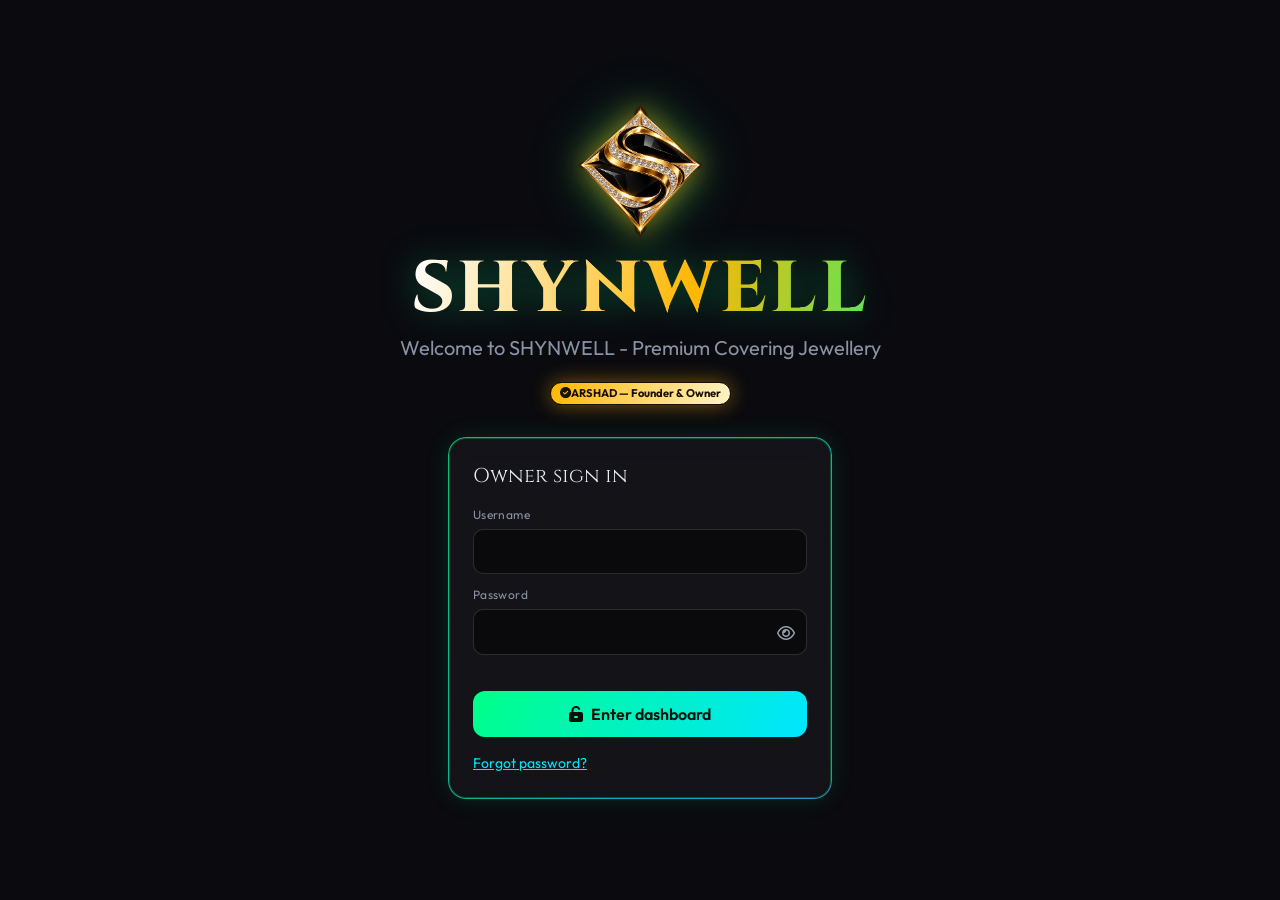
==== commit fd74669f: "Add files via upload" ====
--- a/index.html
+++ b/index.html
@@ -8,6 +8,7 @@
 (function(){var d=document.documentElement;try{if(sessionStorage.getItem('shyn_skip'))sessionStorage.removeItem('shyn_skip');else if(!sessionStorage.getItem('shyn_tok'))d.classList.add('intro-on');if(sessionStorage.getItem('shyn_tok'))d.classList.add('resuming');}catch(e){d.classList.add('intro-on');}})();</script>
 <link rel="preconnect" href="https://script.google.com" crossorigin><link rel="preconnect" href="https://gcjframqlnfijwjjyltc.supabase.co" crossorigin><link rel="preconnect" href="https://cdnjs.cloudflare.com" crossorigin><link rel="preconnect" href="https://fonts.gstatic.com" crossorigin>
 <link rel="manifest" href="manifest.webmanifest">
+<link rel="preload" href="app.js" as="script">
 <meta name="theme-color" content="#040308">
 <meta name="color-scheme" content="dark">
 <meta name="mobile-web-app-capable" content="yes">
@@ -100,8 +101,11 @@
     <div class="brand-nav"><span class="brand-logo" style="--w:36px" role="img" aria-label="SHYNWELL logo"></span><span class="wm serif metal text-lg sm:text-2xl font-extrabold tracking-widest hidden min-[380px]:inline">SHYNWELL</span></div>
     <div class="flex items-center gap-2" role="navigation" aria-label="Main">
       <button id="navBill" class="navbtn active" onclick="showView('bill')" aria-label="New Order" title="New Order"><i class="fa-solid fa-file-invoice-dollar"></i><span class="lbl2">New Order</span></button>
-      <button id="navInv" class="navbtn" onclick="showView('inv')" aria-label="Inventory" title="Inventory"><i class="fa-solid fa-boxes-stacked"></i><span class="lbl2">Inventory</span></button>
-      <button id="navLinkBtn" class="navbtn" onclick="openLinkOptions()" aria-haspopup="dialog" aria-label="Link options" title="Link options"><i class="fa-solid fa-link"></i><span class="lbl2">Link</span></button>
+      <button id="navInv" class="navbtn ptab" onclick="showView('inv')" aria-label="Inventory" title="Inventory"><i class="fa-solid fa-boxes-stacked"></i><span class="lbl2">Inventory</span></button>
+      <button id="navAcc" class="navbtn ptab" onclick="showView('acc')" aria-label="Accounts" title="Accounts"><i class="fa-solid fa-wallet"></i><span class="lbl2">Accounts</span></button>
+      <button id="navLinkBtn" class="navbtn ptab" onclick="openLinkOptions()" aria-haspopup="dialog" aria-label="Link options" title="Link options"><i class="fa-solid fa-link"></i><span class="lbl2">Link</span></button>
+      <button class="navbtn ptab" onclick="openDownloads()" aria-label="Download" title="Download"><i class="fa-solid fa-download"></i><span class="lbl2">Download</span></button>
+      <button id="navLock" class="navbtn" onclick="unlockTabs()" aria-label="Unlock more options" title="Unlock"><i class="fa-solid fa-lock"></i></button>
       <button class="navbtn" onclick="logout()" aria-label="Logout" title="Logout"><i class="fa-solid fa-right-from-bracket"></i><span class="lbl2">Logout</span></button>
     </div>
   </div>
@@ -118,13 +122,13 @@
       <p class="font-semibold mb-1"><i class="fa-solid fa-file-invoice mr-2" style="color:var(--cy)"></i>Invoice scanner <span class="text-xs font-normal" style="color:var(--mut)">(optional)</span></p>
       <p class="text-xs mb-3" style="color:var(--mut)">Details fill in automatically and every field stays editable.</p>
       <div class="grid grid-cols-2 gap-3">
-        <label class="btn cursor-pointer text-sm text-center"><i class="fa-solid fa-camera"></i>Snap Invoice via Camera
+        <label class="btn cursor-pointer text-sm text-center"><i class="fa-solid fa-camera"></i>Snap Invoice
           <input id="camIn" type="file" accept="image/*" capture="environment" class="hidden"></label>
-        <label class="btn btn-gold cursor-pointer text-sm text-center"><i class="fa-solid fa-folder-open"></i>Browse Device / PDF
+        <label class="btn btn-gold cursor-pointer text-sm text-center"><i class="fa-solid fa-folder-open"></i>Browse Files
           <input id="fileIn" type="file" accept="image/*,application/pdf" class="hidden"></label>
       </div>
       <div id="prev" class="hidden mt-4 flex items-center gap-3 p-3 rounded-xl" style="background:rgba(0,0,0,.4)">
-        <img id="prevImg" class="w-20 h-20 object-cover rounded-lg hidden" alt="Invoice preview">
+        <img decoding="async" loading="lazy" id="prevImg" class="w-20 h-20 object-cover rounded-lg hidden" alt="Invoice preview">
         <div id="prevPdf" class="w-20 h-20 rounded-lg hidden items-center justify-center text-4xl" style="background:rgba(255,107,129,.12);color:#ff6b81"><i class="fa-solid fa-file-pdf"></i></div>
         <div class="flex-1 min-w-0"><p id="prevName" class="text-sm truncate"></p><p id="prevSize" class="text-xs" style="color:var(--mut)"></p><p id="scanMsg" class="text-xs mt-1" style="color:var(--cy)"></p><details class="mt-1 text-xs" style="color:var(--mut)"><summary class="cursor-pointer">Show scanned text</summary><pre id="ocrRaw" class="whitespace-pre-wrap max-h-32 overflow-auto mt-1"></pre></details></div>
         <div class="flex flex-col gap-2"><button class="btn !py-1.5 !px-3 text-sm" onclick="parseFile()"><i class="fa-solid fa-wand-magic-sparkles"></i>Read</button><button class="btn btn-ghost !py-1 !px-3 text-xs" onclick="clearPrev()">Clear</button></div>
@@ -157,6 +161,8 @@
         <div><label class="lbl">SGST</label><input id="sgst" type="number" step="0.01" class="inp"></div>
         <div><label class="lbl">IGST</label><input id="igst" type="number" step="0.01" class="inp"></div>
       </div>
+      <div><label class="lbl">HSN code <span style="opacity:.7">(optional)</span></label><input id="hsnCode" class="inp" inputmode="numeric" maxlength="12" value="7117" placeholder="7117"></div>
+      <div><label class="lbl">GST % <span style="opacity:.7">(optional)</span></label><input id="gstPercent" type="number" step="0.01" min="0" max="100" inputmode="decimal" class="inp" placeholder="e.g. 3"></div>
       <div><label class="lbl">Original cost price (Rs) *</label><input id="originalPrice" type="number" step="0.01" class="inp" required oninput="liveA()"></div>
       <div><label class="lbl">Sale price (Rs) *</label><input id="salePrice" type="number" step="0.01" class="inp" required oninput="liveA()"></div>
       <p class="sm:col-span-2 text-sm" style="color:var(--mut)">Expected profit: <b id="liveA" style="color:var(--em)">Rs 0.00</b></p>
@@ -169,15 +175,15 @@
           <label class="btn btn-gold cursor-pointer text-sm w-full"><i class="fa-solid fa-paperclip"></i>Choose invoice
             <input id="invFileIn" type="file" accept=".pdf,application/pdf,image/*" class="hidden"></label>
           <div id="attInvBox" class="hidden mt-3 flex items-center gap-3 p-2 rounded-xl min-w-0 max-w-full overflow-hidden" style="background:rgba(0,0,0,.4)">
-            <img id="attInvImg" class="attthumb object-cover rounded-lg hidden" alt="invoice thumbnail">
+            <img decoding="async" loading="lazy" id="attInvImg" class="attthumb object-cover rounded-lg hidden" alt="invoice thumbnail">
             <div id="attInvPdf" class="attthumb rounded-lg hidden items-center justify-center text-2xl" style="background:rgba(255,107,129,.12);color:#ff6b81"><i class="fa-solid fa-file-pdf"></i></div>
             <div class="flex-1 min-w-0"><span id="attInvName" class="attname text-xs"></span><span id="attInvMeta" class="attname text-xs" style="color:var(--mut)"></span></div>
             <button type="button" class="text-lg flex-none" aria-label="Remove invoice" onclick="clearAtt('inv')"><i class="fa-solid fa-xmark"></i></button>
           </div>
         </div>
         <div class="attcard rounded-2xl p-4" style="border:1px dashed rgba(0,229,255,.5);background:rgba(0,229,255,.04)">
-          <p class="font-semibold mb-1 text-sm"><i class="fa-solid fa-box-open mr-2" style="color:var(--cy)"></i>Packing parcel *</p>
-          <p class="text-xs mb-3" style="color:var(--mut)">Photo or PDF - from files or live camera</p>
+          <p class="font-semibold mb-1 text-sm"><i class="fa-solid fa-box-open mr-2" style="color:var(--cy)"></i>Packing cover with product *</p>
+          <p class="text-xs mb-3" style="color:var(--mut)">Photo of the product inside its packing cover - from files or live camera</p>
           <div class="grid grid-cols-2 gap-2">
             <label class="btn btn-ghost cursor-pointer text-sm"><i class="fa-solid fa-images"></i>Files
               <input id="packGalIn" type="file" accept=".pdf,application/pdf,image/*" class="hidden"></label>
@@ -185,12 +191,32 @@
               <input id="packCamIn" type="file" accept="image/*" capture="environment" class="hidden"></label>
           </div>
           <div id="attPackBox" class="hidden mt-3 flex items-center gap-3 p-2 rounded-xl min-w-0 max-w-full overflow-hidden" style="background:rgba(0,0,0,.4)">
-            <img id="attPackImg" class="attthumb object-cover rounded-lg hidden" alt="packing file thumbnail">
+            <img decoding="async" loading="lazy" id="attPackImg" class="attthumb object-cover rounded-lg hidden" alt="packing file thumbnail">
             <div id="attPackPdf" class="attthumb rounded-lg hidden items-center justify-center text-2xl" style="background:rgba(255,107,129,.12);color:#ff6b81"><i class="fa-solid fa-file-pdf"></i></div>
             <div class="flex-1 min-w-0"><span id="attPackName" class="attname text-xs"></span><span id="attPackMeta" class="attname text-xs" style="color:var(--mut)"></span></div>
             <button type="button" class="text-lg flex-none" aria-label="Remove packing file" onclick="clearAtt('pack')"><i class="fa-solid fa-xmark"></i></button>
           </div>
         </div>
+        <div class="attcard rounded-2xl p-4" style="border:1px dashed rgba(255,183,3,.55);background:rgba(255,183,3,.04)">
+          <p class="font-semibold mb-1 text-sm"><i class="fa-solid fa-box mr-2" style="color:var(--gd)"></i>Packed parcel image <span class="text-xs" style="color:var(--mut)">(optional)</span></p>
+          <p class="text-xs mb-3" style="color:var(--mut)">Photo of the final packed parcel - from files or live camera</p>
+          <div class="grid grid-cols-2 gap-2">
+            <label class="btn btn-ghost cursor-pointer text-sm"><i class="fa-solid fa-images"></i>Files
+              <input id="parcelGalIn" type="file" accept="image/*" class="hidden"></label>
+            <label class="btn cursor-pointer text-sm"><i class="fa-solid fa-camera"></i>Camera
+              <input id="parcelCamIn" type="file" accept="image/*" capture="environment" class="hidden"></label>
+          </div>
+          <div id="attParcelBox" class="hidden mt-3 flex items-center gap-3 p-2 rounded-xl min-w-0 max-w-full overflow-hidden" style="background:rgba(0,0,0,.4)">
+            <img decoding="async" loading="lazy" id="attParcelImg" class="attthumb object-cover rounded-lg hidden" alt="packed parcel thumbnail">
+            <div id="attParcelPdf" class="attthumb rounded-lg hidden items-center justify-center text-2xl" style="background:rgba(255,107,129,.12);color:#ff6b81"><i class="fa-solid fa-file-pdf"></i></div>
+            <div class="flex-1 min-w-0"><span id="attParcelName" class="attname text-xs"></span><span id="attParcelMeta" class="attname text-xs" style="color:var(--mut)"></span></div>
+            <button type="button" class="text-lg flex-none" aria-label="Remove packed parcel image" onclick="clearAtt('parcel')"><i class="fa-solid fa-xmark"></i></button>
+          </div>
+        </div>
+        <div class="attcard rounded-2xl p-4" style="border:1px dashed rgba(0,255,136,.5);background:rgba(0,255,136,.04)">
+          <p class="font-semibold mb-2 text-sm"><i class="fa-solid fa-box-open mr-2" style="color:var(--em)"></i>Packing covers used</p>
+          <div class="flex items-center gap-3"><input id="coversUsed" type="number" min="0" max="50" step="1" value="1" inputmode="numeric" class="inp" style="max-width:6.5rem" aria-label="Packing covers used"><p class="text-xs" style="color:var(--mut)">Taken off your packing cover stock when you save. Change it if you used more.</p></div>
+        </div>
       </div>
       <div class="sm:col-span-2"><button id="saveBtn" class="btn btn-gold w-full sm:w-auto"><i id="saveIco" class="fa-solid fa-cloud-arrow-up"></i><span id="saveTxt">Save order</span></button></div>
     </form>
@@ -199,7 +225,10 @@
   <!-- Section B -->
   <section class="glass neon p-4 sm:p-5 lg:col-span-2 self-start rise" style="animation-delay:.12s">
     <h2 class="serif text-2xl mb-4">Order lookup</h2>
-    <div class="flex gap-2"><input id="searchId" class="inp" placeholder="Enter Order ID" onkeydown="if(event.key==='Enter')searchOrder()"><button class="btn" onclick="searchOrder()"><i class="fa-solid fa-magnifying-glass"></i></button></div>
+    <div class="lkrow"><input id="searchId" class="inp" placeholder="Order ID or name" autocomplete="off" autocapitalize="off" spellcheck="false" oninput="lookEcho()" onkeydown="if(event.key==='Enter')searchOrder()"><button class="btn btn-ghost lkb" onclick="openScan()" aria-label="Scan to search" title="Scan to search"><i class="fa-solid fa-qrcode"></i></button><button class="btn lkb" onclick="searchOrder()" aria-label="Search" title="Search"><i class="fa-solid fa-magnifying-glass"></i></button><button class="btn btn-ghost lkb b" onclick="lookRefresh()" aria-label="Refresh" title="Refresh"><i class="fa-solid fa-rotate"></i></button><button class="btn btn-ghost lkb r" onclick="lookCancel()" aria-label="Cancel" title="Cancel"><i class="fa-solid fa-xmark"></i></button></div>
+    <p id="lookEcho" class="lookecho hidden"></p>
+    <p class="text-xs mt-1" style="color:var(--mut)">Type an Order ID or a customer name, or tap the scan button and point the camera at the barcode or QR.</p>
+    <div id="lookPick" class="hidden pickbox"></div>
     <p id="lookMsg" class="text-sm mt-2" style="color:var(--mut)"></p>
     <div id="lookBox" class="hidden mt-4">
       <div id="lookInfo" class="text-sm rounded-xl p-3 mb-3 leading-relaxed break-words" style="background:rgba(0,0,0,.4)"></div>
@@ -241,29 +270,60 @@
           <option value="Customer Return">Customer Return</option>
         </select>
         <div id="rcReasonBox" class="hidden mt-3">
-          <label class="lbl" for="rcReason">Cancellation reason <span style="color:#ff6b81">*</span></label>
+          <label class="lbl" for="rcReason">Reason <span style="color:#ff6b81">*</span></label>
           <select id="rcReason" class="inp" onchange="rcToggle()">
             <option value="">Select a reason</option>
             <option value="Seller Issue">Seller Issue</option>
             <option value="Pickup Associate Issue">Pickup Associate Issue</option>
+            <option value="Customer Not Available / Refused">Customer Not Available / Refused</option>
+            <option value="Customer Changed Mind">Customer Changed Mind</option>
+            <option value="Wrong Product Delivered">Wrong Product Delivered</option>
+            <option value="Damaged / Defective Product">Damaged / Defective Product</option>
+            <option value="Address Issue / Not Deliverable">Address Issue / Not Deliverable</option>
             <option value="Others">Others</option>
           </select>
           <input id="rcOther" class="inp mt-2 hidden" maxlength="120" placeholder="Please specify reason" autocomplete="off">
+        </div>
+        <div id="rcMore" class="hidden mt-3">
+          <label class="lbl" for="rcNotes">Notes <span style="opacity:.7">(optional)</span></label>
+          <textarea id="rcNotes" rows="2" maxlength="300" class="inp" placeholder="Any detail about this return"></textarea>
+          <div class="grid grid-cols-2 gap-2 mt-3">
+            <div><label class="lbl" for="rcInit">Return initiated <span style="opacity:.7">(optional)</span></label><input id="rcInit" type="date" class="inp"></div>
+            <div><label class="lbl" for="rcDeliv">Return delivered <span style="opacity:.7">(optional)</span></label><input id="rcDeliv" type="date" class="inp"></div>
+          </div>
+          <p class="text-xs mt-1" style="color:var(--mut)">Return delivered = the date the returned parcel reached you.</p>
         </div>
         <div id="rcLossBox" class="hidden mt-3">
           <label class="lbl" for="rcLoss">Loss Amount (&#8377;)</label>
           <input id="rcLoss" type="number" min="0" step="0.01" inputmode="decimal" class="inp" placeholder="0.00" oninput="liveB()">
           <p class="text-xs mt-1" style="color:var(--mut)">e.g. packaging cost, reverse shipping fee or damaged item cost. Leave empty for 0.</p>
         </div>
+        <div id="rcImgBox" class="hidden mt-3">
+          <label class="lbl">Return photos <span style="color:#ff6b81">*</span></label>
+          <div class="rcgrid">
+            <div class="rcimg"><p class="text-xs mb-1" style="color:var(--mut)">1. Parcel before opening</p>
+              <div class="grid grid-cols-2 gap-2"><label class="btn btn-ghost cursor-pointer text-sm b"><i class="fa-solid fa-camera"></i>Camera<input id="rcImgCam" type="file" accept="image/*" capture="environment" class="hidden" onchange="rcImgPicked(1,this)"></label><label class="btn btn-ghost cursor-pointer text-sm"><i class="fa-solid fa-folder-open"></i>Files<input id="rcImg" type="file" accept="image/*,application/pdf" class="hidden" onchange="rcImgPicked(1,this)"></label></div>
+              <img id="rcImgPrev" class="hidden mt-2 rounded-lg w-full" style="aspect-ratio:4/3;object-fit:cover" alt="Return photo 1"><div id="rcImgPdf" class="hidden mt-2 rounded-lg pdfth" style="aspect-ratio:4/3;display:none"><i class="fa-solid fa-file-pdf"></i></div>
+              <p id="rcImgName" class="text-xs mt-1 break-all" style="color:var(--mut)">No file selected</p><p id="rcImgCur" class="text-xs mt-1 hidden"></p></div>
+            <div class="rcimg"><p class="text-xs mb-1" style="color:var(--mut)">2. Parcel after opening</p>
+              <div class="grid grid-cols-2 gap-2"><label class="btn btn-ghost cursor-pointer text-sm b"><i class="fa-solid fa-camera"></i>Camera<input id="rcImg2Cam" type="file" accept="image/*" capture="environment" class="hidden" onchange="rcImgPicked(2,this)"></label><label class="btn btn-ghost cursor-pointer text-sm"><i class="fa-solid fa-folder-open"></i>Files<input id="rcImg2" type="file" accept="image/*,application/pdf" class="hidden" onchange="rcImgPicked(2,this)"></label></div>
+              <img id="rcImg2Prev" class="hidden mt-2 rounded-lg w-full" style="aspect-ratio:4/3;object-fit:cover" alt="Return photo 2"><div id="rcImg2Pdf" class="hidden mt-2 rounded-lg pdfth" style="aspect-ratio:4/3;display:none"><i class="fa-solid fa-file-pdf"></i></div>
+              <p id="rcImg2Name" class="text-xs mt-1 break-all" style="color:var(--mut)">No file selected</p><p id="rcImg2Cur" class="text-xs mt-1 hidden"></p></div>
+            </div>
+          <p class="text-xs mt-2" style="color:var(--mut)">Compulsory for RTO and Customer Return: first the parcel as it arrived (unopened), then the parcel opened with the product.</p>
+        </div>
         <p id="rcErr" class="text-xs mt-2" style="color:#ff6b81"></p>
       </div>
       <button id="updBtn" class="btn btn-gold w-full mt-4" onclick="updateOrder()"><i id="updIco" class="fa-solid fa-floppy-disk"></i><span id="updTxt">Save / update changes</span></button>
-      <button id="delBtn" class="btn w-full mt-3" style="background:linear-gradient(135deg,#ff2d55,#c1121f);color:#fff" onclick="deleteOrder()"><i id="delIco" class="fa-solid fa-trash"></i><span id="delTxt">Delete Order</span></button>
+      <button class="btn btn-ghost w-full mt-3" onclick="if(found)downloadInvoice(found)"><i class="fa-solid fa-file-pdf"></i><span>Download invoice PDF</span></button>
+      <button id="delBtn" class="btn w-full mt-3" style="background:linear-gradient(135deg,#d9183f,#b3101e);color:#fff" onclick="deleteOrder()"><i id="delIco" class="fa-solid fa-trash"></i><span id="delTxt">Delete Order</span></button>
     </div>
   </section>
 </main>
 
 <!-- ================= INVENTORY ================= -->
+<main id="accMain" class="hidden max-w-6xl mx-auto p-3 sm:p-4 pb-28"></main>
+
 <main id="invMain" class="hidden max-w-6xl mx-auto p-3 sm:p-4 pb-28">
   <section class="glass neon p-4 sm:p-5 rise">
     <div class="flex flex-wrap items-center justify-between gap-3 mb-4">
@@ -283,7 +343,7 @@
         </div>
       </div>
       <div class="relative">
-        <button id="invDelBtn" class="btn text-sm" style="background:linear-gradient(135deg,#ff2d55,#c1121f);color:#fff" onclick="invTogglePop('invDelPop', event)" aria-haspopup="true"><i class="fa-solid fa-trash"></i>Delete<i class="fa-solid fa-chevron-down" style="font-size:.7rem"></i></button>
+        <button id="invDelBtn" class="btn text-sm" style="background:linear-gradient(135deg,#d9183f,#b3101e);color:#fff" onclick="invTogglePop('invDelPop', event)" aria-haspopup="true"><i class="fa-solid fa-trash"></i>Delete<i class="fa-solid fa-chevron-down" style="font-size:.7rem"></i></button>
         <div id="invDelPop" class="popmenu left" role="menu">
           <button role="menuitem" onclick="invDeleteData('stock')"><i class="fa-solid fa-boxes-stacked" style="color:#ff6b81"></i>Stock Report</button>
           <button role="menuitem" onclick="invDeleteData('moves')"><i class="fa-solid fa-clock-rotate-left" style="color:#ff6b81"></i>Stock Movement</button>
@@ -294,9 +354,9 @@
     <label class="text-xs flex items-center gap-2 mb-4" style="color:var(--mut)"><input type="checkbox" id="invFilteredOnly"> Export only the rows matching my search (otherwise everything is exported)</label>
     <div class="flex flex-wrap items-center gap-2 text-xs mb-3"><i class="fa-solid fa-table-list" style="color:var(--gd)"></i><span id="invSheetMsg" style="color:var(--mut)">Inventory sheet: connect it with the link icon in the top bar (Cloud Config).</span><button class="chip" onclick="invMirrorNow(true)">Copy to sheet now</button></div>
     <div class="overflow-x-auto rounded-xl" style="border:1px solid rgba(255,255,255,.1)">
-      <table class="w-full text-sm" style="min-width:680px">
+      <table class="w-full text-sm" style="min-width:860px">
         <thead><tr style="background:rgba(255,255,255,.05);color:var(--mut)" class="text-left text-xs">
-          <th class="p-3">S.No</th><th class="p-3">SKU ID</th><th class="p-3">Stock</th><th class="p-3">Reorder</th><th class="p-3">Image</th><th class="p-3">Actions</th></tr></thead>
+          <th class="p-3">S.No</th><th class="p-3">SKU ID</th><th class="p-3">Stock</th><th class="p-3">Reorder</th><th class="p-3">Image</th><th class="p-3">Prices</th><th class="p-3">Actions</th></tr></thead>
         <tbody id="invBody"></tbody>
       </table>
     </div>
@@ -314,11 +374,45 @@
   <div class="flex gap-2"><button id="invItemBtn" class="btn flex-1" onclick="invSaveItem()">Save item</button><button class="btn btn-ghost" onclick="closeM('invItemModal')">Cancel</button></div>
 </div></div>
 
+<div id="scanModal" class="modal"><div class="glass neon w-full max-w-md p-4 sm:p-5" style="background:#0e0e16;max-height:92vh;overflow-y:auto;overflow-x:hidden">
+  <div class="mhead"><h3 class="serif text-xl"><i class="fa-solid fa-qrcode mr-2" style="color:var(--gd)"></i>Scan to search</h3><button class="mx" onclick="closeScan()" aria-label="Close">&times;</button></div>
+  <div id="scanWrap" class="scanwrap"><video id="scanVideo" playsinline muted></video><span class="scanbox"></span><span id="scanLive" class="scanlive"></span></div>
+  <p id="scanMsg" class="text-sm mt-3" style="color:var(--mut)">Point the camera at the barcode or QR on the parcel label or invoice.</p>
+  <label class="btn btn-ghost w-full mt-3 cursor-pointer text-sm"><i class="fa-solid fa-image"></i>Take photo / choose image instead<input id="scanFile" type="file" accept="image/*" class="hidden" onchange="scanFromFile()"></label>
+</div></div>
+
+<div id="dlModal" class="modal"><div class="glass neon w-full dlbox">
+  <div class="dlhead"><button id="dlBack" class="dlback hidden" onclick="dlHome()" aria-label="Back"><i class="fa-solid fa-arrow-left"></i></button><h3 id="dlTitle" class="serif text-xl" style="flex:1"><i class="fa-solid fa-download" style="color:var(--gd)"></i><span>Download Center</span></h3><button class="mx" onclick="closeM('dlModal')" aria-label="Close">&times;</button></div>
+  <div class="dlbody">
+    <section id="dlRange" class="dlc">
+      <div class="dlct"><b><i class="fa-regular fa-calendar"></i>Date range</b><small>For orders, reports and bills</small></div>
+      <div class="dlrow2"><label><span class="dld">From</span><input id="dlFrom" type="date" class="inp"></label><label><span class="dld">To</span><input id="dlTo" type="date" class="inp"></label></div>
+      <div class="dlseg"><button type="button" data-dlp="all" onclick="dlPreset('all')">All time</button><button type="button" data-dlp="month" onclick="dlPreset('month')">This month</button><button type="button" data-dlp="last" onclick="dlPreset('last')">Last month</button></div>
+    </section>
+    <div id="dlHome" class="dlmenu">
+      <button class="dlhd" onclick="dlOpen('orders')"><span class="dlhi g"><i class="fa-solid fa-table"></i></span><span class="dlht"><b>Orders</b><small>Every order as Excel or CSV</small></span><i class="fa-solid fa-chevron-right dlhc"></i></button>
+      <button class="dlhd" onclick="dlOpen('reports')"><span class="dlhi y"><i class="fa-solid fa-chart-pie"></i></span><span class="dlht"><b>Reports</b><small>GST, profit, returns and cancels</small></span><i class="fa-solid fa-chevron-right dlhc"></i></button>
+      <button class="dlhd" onclick="dlOpen('bills')"><span class="dlhi v"><i class="fa-solid fa-file-invoice"></i></span><span class="dlht"><b>Bills</b><small>Invoice PDFs, all or one</small></span><i class="fa-solid fa-chevron-right dlhc"></i></button>
+      <button class="dlhd" onclick="dlOpen('inventory')"><span class="dlhi b"><i class="fa-solid fa-boxes-stacked"></i></span><span class="dlht"><b>Inventory</b><small>Stock and stock movements</small></span><i class="fa-solid fa-chevron-right dlhc"></i></button>
+      <button class="dlhd" onclick="dlOpen('accounts')"><span class="dlhi g"><i class="fa-solid fa-wallet"></i></span><span class="dlht"><b>Accounts</b><small>Credits, debits and balance</small></span><i class="fa-solid fa-chevron-right dlhc"></i></button>
+      <button class="dlhd" onclick="dlOpen('all')"><span class="dlhi y"><i class="fa-solid fa-database"></i></span><span class="dlht"><b>Everything</b><small>One complete backup file</small></span><i class="fa-solid fa-chevron-right dlhc"></i></button>
+    </div>
+    <div id="dlG_orders" class="dlpanel hidden" data-range="1" data-title="Orders"><div class="dlgrid c2"><button class="dlt g" onclick="dlOrdersXlsx()"><i class="fa-solid fa-file-excel"></i><span>Excel</span></button><button class="dlt g" onclick="dlOrdersCsv()"><i class="fa-solid fa-file-csv"></i><span>CSV</span></button></div></div>
+    <div id="dlG_reports" class="dlpanel hidden" data-range="1" data-title="Reports"><div class="dlgrid c3"><button class="dlt y" onclick="dlGst()"><i class="fa-solid fa-percent"></i><span>GST report</span></button><button class="dlt y" onclick="dlProfit()"><i class="fa-solid fa-chart-line"></i><span>Profit report</span></button><button class="dlt y" onclick="dlReturns()"><i class="fa-solid fa-rotate-left"></i><span>Returns &amp; cancels</span></button></div></div>
+    <div id="dlG_bills" class="dlpanel hidden" data-range="1" data-title="Bills"><button class="dlt v wide" onclick="dlBills()"><i class="fa-solid fa-file-zipper"></i><span>All invoices (ZIP)</span></button><div class="dlone"><input id="dlOne" class="inp" placeholder="One Order ID" aria-label="Order ID"><button class="dlt v" onclick="dlOneBill()"><i class="fa-solid fa-file-pdf"></i><span>PDF</span></button></div></div>
+    <div id="dlG_inventory" class="dlpanel hidden" data-title="Inventory"><p class="text-xs mb-3" style="color:var(--mut)">Asks for your Gmail code first.</p><div class="dlgrid c2"><button class="dlt b" onclick="dlInventory()"><i class="fa-solid fa-boxes-stacked"></i><span>Stock</span></button><button class="dlt b" onclick="dlMoves()"><i class="fa-solid fa-clock-rotate-left"></i><span>Stock movements</span></button></div></div>
+    <div id="dlG_accounts" class="dlpanel hidden" data-title="Accounts"><p class="text-xs mb-3" style="color:var(--mut)">Asks for your Gmail code first.</p><div class="dlgrid c2"><button class="dlt g" onclick="dlAcc(0)"><i class="fa-solid fa-hand-holding-dollar"></i><span>Credits (order-wise)</span></button><button class="dlt g" onclick="dlAcc(1)"><i class="fa-solid fa-building-columns"></i><span>Platform credits</span></button><button class="dlt g" onclick="dlAcc(2)"><i class="fa-solid fa-money-bill-transfer"></i><span>Debits</span></button><button class="dlt g" onclick="dlAcc(3)"><i class="fa-solid fa-scale-balanced"></i><span>Balance</span></button></div><button class="dlt g wide" onclick="dlAcc('all')"><i class="fa-solid fa-wallet"></i><span>All accounts (one Excel file)</span></button></div>
+    <div id="dlG_all" class="dlpanel hidden" data-range="1" data-title="Everything"><p class="text-xs mb-3" style="color:var(--mut)">Orders, reports, inventory and accounts in one Excel file. Asks for your Gmail code first.</p><button class="dlt y wide" onclick="dlAll()"><i class="fa-solid fa-database"></i><span>Complete backup (one Excel file)</span></button></div>
+  </div>
+  <p id="dlMsg" class="dlmsg"></p>
+</div></div>
+
 <div id="invStockModal" class="modal"><div class="glass neon w-full max-w-md p-5 sm:p-6" style="background:#0e0e16">
   <h3 class="serif text-xl mb-1">Edit stock</h3><p id="invStockSku" class="text-sm mb-3" style="color:var(--gd)"></p>
   <label class="lbl">New stock quantity</label><input id="invStockQty" type="number" min="0" step="1" inputmode="numeric" class="inp mb-3">
   <label class="lbl">Reorder level <span style="opacity:.7">(low-stock alert at or below this; blank = 1)</span></label><input id="invStockRe" type="number" min="0" step="1" inputmode="numeric" class="inp mb-3">
-  <label class="lbl">Note (optional)</label><input id="invStockNote" class="inp mb-2" maxlength="120" placeholder="e.g. new stock received">
+  <label class="lbl">Reason for change (optional)</label><input id="invStockNote" class="inp mb-2" maxlength="120" placeholder="e.g. new stock received">
+  <div class="flex flex-wrap gap-2 mb-3"><span class="chip" onclick="stockReason('New stock received')">New stock</span><span class="chip" onclick="stockReason('Damaged / defective')">Damaged</span><span class="chip" onclick="stockReason('Customer return restocked')">Return</span><span class="chip" onclick="stockReason('Lost / missing')">Lost</span><span class="chip" onclick="stockReason('Stock count correction')">Correction</span></div>
   <p id="invStockErr" class="text-sm mb-3" style="color:#ff6b81"></p>
   <div class="flex gap-2"><button id="invStockBtn" class="btn flex-1" onclick="invSaveStock()">Save stock</button><button class="btn btn-ghost" onclick="closeM('invStockModal')">Cancel</button></div>
 </div></div>
@@ -354,7 +448,7 @@
     <p id="accLast" class="lastlogin"></p>
     <i class="fa-solid fa-shield-halved text-3xl mb-2 block" style="color:var(--gd)"></i>
     <h3 id="accTitle" class="serif text-xl mb-2">Send Verification Code to registered Gmail?</h3>
-    <p class="text-sm mb-4" style="color:var(--mut)">Inventory and the Link options hold critical business data. A 6-digit code will be emailed to <b id="accMail0" style="color:var(--em)">your registered Gmail</b> only after you tap Proceed.</p>
+    <p class="text-sm mb-4" style="color:var(--mut)">Inventory, Accounts and the Link options hold critical business data. A 6-digit code will be emailed to <b id="accMail0" style="color:var(--em)">your registered Gmail</b> only after you tap Proceed.</p>
     <p id="accMsg1" class="text-sm mb-2" style="min-height:1.25rem" role="alert"></p>
     <div class="flex gap-2"><button id="accGo" class="btn flex-1" onclick="accProceed()"><i class="fa-solid fa-paper-plane"></i>Proceed</button><button class="btn btn-ghost flex-1" onclick="accCancel()">Cancel</button></div>
   </div>
@@ -448,32 +542,30 @@
 
 <div id="invViewModal" class="modal" onclick="if(event.target===this)closeM('invViewModal')"><div class="glass neon w-full max-w-lg p-4 text-center" style="background:#0e0e16">
   <p id="invViewSku" class="serif mb-3" style="color:var(--gd)"></p>
-  <img id="invViewImg" alt="Product image" class="mx-auto rounded-xl max-w-full" style="max-height:70vh">
+  <img decoding="async" loading="lazy" id="invViewImg" alt="Product image" class="mx-auto rounded-xl max-w-full" style="max-height:70vh">
   <button class="btn btn-ghost mt-4" onclick="closeM('invViewModal')">Close</button>
 </div></div>
 
 <!-- AMAR -->
 <button onclick="toggleAmar()" class="fixed bottom-5 right-5 z-50 w-16 h-16 rounded-full text-2xl pulse-glow float" style="background:linear-gradient(135deg,var(--em),var(--cy));color:#04120b" aria-label="Open AMAR assistant"><i class="fa-solid fa-robot"></i></button>
 <aside id="drawer" aria-label="AMAR assistant">
-  <div class="p-3 flex items-center justify-between gap-2" style="border-bottom:1px solid rgba(255,255,255,.1)">
-    <div class="min-w-0 flex-1">
-      <p class="serif font-bold text-sm truncate" style="color:var(--em)">AMAR &mdash; SHYNWELL Store &amp; Seller Assistant</p>
-      <p class="text-xs truncate" style="color:var(--mut)"><span id="orderCount">0</span> orders &bull; <span id="modelIndicator" style="color:var(--gd)">gemini-3.8-flash</span></p>
-    </div>
-    <div class="flex items-center gap-1 flex-none">
-      <button type="button" onclick="toggleVoiceLive()" id="drawerVoiceBtn" class="btn btn-gold !py-1 !px-2.5 text-xs" style="min-height:32px" title="Live voice call with AMAR"><i class="fa-solid fa-microphone"></i><span class="ml-1">Voice</span></button>
-      <button type="button" onclick="clearChatHistory()" class="btn btn-ghost !py-1 !px-2 text-xs" style="min-height:32px" aria-label="Clear chat" title="Clear chat"><i class="fa-solid fa-trash-can"></i></button>
-      <button type="button" onclick="toggleAmar()" aria-label="Close" class="btn btn-ghost !py-1 !px-2 text-sm" style="min-height:32px"><i class="fa-solid fa-xmark"></i></button>
-    </div>
-  </div>
-  <div class="px-3 py-1.5 flex items-center justify-between gap-2 text-xs" style="background:rgba(0,0,0,.35);border-bottom:1px solid rgba(255,255,255,.06)">
-    <label class="flex items-center gap-1.5 min-w-0"><span style="color:var(--mut)">Model</span>
-      <select id="amarModelSelect" class="inp !py-0.5 !px-2 text-xs" style="width:auto;max-width:11rem;height:26px" onchange="changeAmarModel(this.value)">
-        <option value="gemini-3.8-flash" selected>gemini-3.8-flash (General)</option>
-        <option value="gemini-3.1-flash-lite">gemini-3.1-flash-lite (Fast)</option>
-        <option value="gemini-4-argon">gemini-4-argon (Complex)</option>
+  <div class="amhead">
+    <span class="amav"><i class="fa-solid fa-robot"></i></span>
+    <div class="min-w-0 flex-1"><p class="amtitle">AMAR</p><p class="amsub"><span id="orderCount">0</span> orders &bull; <span id="modelIndicator">gemini-3.8-flash</span></p></div>
+    <div class="amacts">
+      <button type="button" onclick="toggleVoiceLive()" id="drawerVoiceBtn" class="amib y" title="Live voice call with AMAR" aria-label="Live voice call"><i class="fa-solid fa-microphone"></i></button>
+      <button type="button" onclick="clearChatHistory()" class="amib r" aria-label="Clear chat" title="Clear chat"><i class="fa-solid fa-trash-can"></i></button>
+      <button type="button" onclick="toggleAmar()" class="amib r" aria-label="Close" title="Close"><i class="fa-solid fa-xmark"></i></button>
+    </div>
+  </div>
+  <div class="ammodel">
+    <label class="flex items-center gap-2 min-w-0"><span>Model</span>
+      <select id="amarModelSelect" class="inp" onchange="changeAmarModel(this.value)">
+        <option value="gemini-3.8-flash" selected>gemini-3.8-flash</option>
+        <option value="gemini-3.1-flash-lite">gemini-3.1-flash-lite</option>
+        <option value="gemini-4-argon">gemini-4-argon</option>
       </select></label>
-    <span class="text-[10px] truncate" style="color:var(--cy)">Jewellery &amp; Store Advisor</span>
+    <span class="amhint">Uses your live data</span>
   </div>
   <div id="amarVoicePanel" class="hidden p-3 text-center" style="background:linear-gradient(180deg,rgba(255,183,3,.15),rgba(0,0,0,.6));border-bottom:1px solid rgba(255,183,3,.3)">
     <div class="flex items-center justify-between gap-2 mb-1.5">
@@ -487,30 +579,31 @@
     </div>
     <div class="flex items-center justify-center gap-2">
       <button type="button" id="voiceMuteBtn" class="btn btn-ghost !py-1 !px-3 text-xs" onclick="toggleVoiceMute()"><i class="fa-solid fa-microphone"></i><span id="voiceMuteTxt" class="ml-1">Mute</span></button>
-      <button type="button" class="btn !py-1 !px-3 text-xs" style="background:linear-gradient(135deg,#ff2d55,#c1121f);color:#fff" onclick="stopVoiceCall()"><i class="fa-solid fa-phone-slash"></i><span class="ml-1">End call</span></button>
+      <button type="button" class="btn !py-1 !px-3 text-xs" style="background:linear-gradient(135deg,#d9183f,#b3101e);color:#fff" onclick="stopVoiceCall()"><i class="fa-solid fa-phone-slash"></i><span class="ml-1">End call</span></button>
     </div>
   </div>
   <div id="chat" class="flex-1 overflow-y-auto p-3 flex flex-col gap-2"></div>
-  <div class="px-3 py-2 flex gap-1.5 overflow-x-auto whitespace-nowrap">
+  <div class="amchips">
     <span class="chip" onclick="ask('What can you do?')">What can you do?</span>
-    <span class="chip" onclick="ask('How to care for 1-gram gold covering jewellery?', true)">1-Gram gold care</span>
-    <span class="chip" onclick="ask('What are trending bridal jewellery set pairings?', true)">Bridal sets</span>
-    <span class="chip" onclick="ask('How can I minimise COD return and RTO loss?', true)">COD return advice</span>
-    <span class="chip" onclick="ask('Platform margin analysis')">Margin analysis</span>
-    <span class="chip" onclick="ask('What is my average profit per order on Meesho compared to Amazon?')">Meesho vs Amazon</span>
+    <span class="chip" onclick="ask('Profit this month')">Profit this month</span>
+    <span class="chip" onclick="ask('Show platform share chart')">Platform chart</span>
+    <span class="chip" onclick="ask('Inventory insights')">Stock</span>
+    <span class="chip" onclick="ask('How many packing covers are left?')">Packing covers</span>
+    <span class="chip" onclick="ask('Accounts balance')">Accounts</span>
+    <span class="chip" onclick="ask('Return reasons')">Returns</span>
+    <span class="chip" onclick="ask('GST by month')">GST</span>
+    <span class="chip" onclick="ask('Which state gives me the highest orders?')">Top state</span>
+    <span class="chip" onclick="ask('Platform margin analysis')">Margins</span>
     <span class="chip" onclick="ask('Show orders with pending credited price reconciliation')">Pending credits</span>
-    <span class="chip" onclick="ask('Which state gives me the highest jewellery orders?')">Top state</span>
-    <span class="chip" onclick="ask('Calculate my total net profit for this month')">Profit this month</span>
-    <span class="chip" onclick="ask('Inventory insights')">Inventory</span>
-    <span class="chip" onclick="ask('Show platform share chart')">Platform chart</span>
-    <span class="chip" onclick="ask('Download PDF report')">PDF report</span>
-  </div>
-  <div class="px-3 pb-2 grid grid-cols-2 gap-2">
-    <button class="btn btn-ghost !py-2 text-sm" onclick="exportXlsx()"><i class="fa-solid fa-file-excel" style="color:var(--em)"></i>Excel</button>
-    <button class="btn btn-ghost !py-2 text-sm" onclick="exportPdf()"><i class="fa-solid fa-file-pdf" style="color:#ff6b81"></i>PDF</button>
+    <span class="chip" onclick="ask('Download center')">Downloads</span>
+    <span class="chip" onclick="ask('How can I minimise COD return and RTO loss?', true)">COD advice</span>
+  </div>
+  <div class="amexp">
+    <button class="btn btn-ghost" onclick="exportXlsx()"><i class="fa-solid fa-file-excel"></i>Excel</button>
+    <button class="btn btn-ghost" onclick="exportPdf()"><i class="fa-solid fa-file-pdf"></i>PDF</button>
   </div>
   <form class="p-3 flex gap-2" style="border-top:1px solid rgba(255,255,255,.1)" onsubmit="event.preventDefault();ask(q.value);q.value=''">
-    <button type="button" class="btn btn-ghost !px-3 flex-none" title="Live voice call" aria-label="Live voice call" onclick="toggleVoiceLive()" style="color:var(--gd)"><i class="fa-solid fa-microphone"></i></button>
+    <button type="button" class="btn btn-ghost y !px-3 flex-none" title="Live voice call" aria-label="Live voice call" onclick="toggleVoiceLive()"><i class="fa-solid fa-microphone"></i></button>
     <input id="q" class="inp min-w-0 flex-1" placeholder="Ask about your orders or jewellery..." autocomplete="off"><button class="btn !px-4 flex-none" aria-label="Send"><i class="fa-solid fa-paper-plane"></i></button>
   </form>
 </aside>
@@ -519,5 +612,9 @@
 </div><!-- /shell -->
 
 <script src="app.js"></script>
+<script src="invoice.js"></script>
+<script src="orderfill.js"></script>
+<script src="accounts.js"></script>
+<script src="extras.js"></script>
 </body>
 </html>
--- a/style.css
+++ b/style.css
@@ -546,9 +546,16 @@
       transition: none !important;
     }
   }
-  html,body {
+  html {
     overflow-x: hidden;
     max-width: 100%;
+  }
+  body {
+    overflow-x: hidden;
+    max-width: 100%;
+  }
+  @supports (overflow: clip) {
+    body { overflow-x: clip; }
   }
   main>section,.attcard {
     min-width: 0;
@@ -1464,3 +1471,225 @@
   }
 }
 
+
+
+/* ===== PERFORMANCE / SMOOTHNESS LAYER (v13) ===== */
+html{-webkit-text-size-adjust:100%;text-size-adjust:100%}
+body{-webkit-tap-highlight-color:transparent}
+button,a,select,summary,[onclick],.btn,label{touch-action:manipulation}
+/* phones: backdrop blur is the #1 cause of scroll jank on Android GPUs, so use a slightly denser solid-ish glass instead */
+@media (hover:none),(pointer:coarse){
+  .glass{-webkit-backdrop-filter:none;backdrop-filter:none;background:rgba(18,18,26,.82)}
+  #drawer{-webkit-backdrop-filter:none;backdrop-filter:none;background:rgba(10,10,15,.98)}
+  .modal{-webkit-backdrop-filter:none;backdrop-filter:none}
+  .glass,.btn,.inp{transition-duration:.15s}
+}
+/* the animated background layer and the drawer get their own GPU layer; static cards skip off-screen work */
+#drawer{will-change:transform}
+/* keep the big fixed background out of scroll repaints */
+body::before{transform:translateZ(0)}
+
+/* ===== Buttons: the four gradients you chose (green, yellow, violet, blue) + red for close / cancel / delete / remove ===== */
+:root { --g-green: linear-gradient(120deg, #00ff88, #00e5ff); --g-gold: linear-gradient(120deg, #ffb703, #ff8c42); --g-violet: linear-gradient(120deg, #a259ff, #ff2fb8); --g-blue: linear-gradient(120deg, #12c2ff, #2d8bff); --g-red: linear-gradient(135deg, #d9183f, #b3101e); }
+.btn-ghost, .dlt, .dlhi { --gr: var(--g-green); --tx: #04120b; --glow: 0, 255, 136; background: var(--gr); color: var(--tx); border: 0; font-weight: 700; }
+.btn-ghost i, .dlt i, .dlhi i { color: inherit; }
+.btn-ghost:hover, .btn-ghost:active { box-shadow: 0 0 26px rgba(var(--glow), .55); }
+.btn-ghost:disabled { opacity: .5; }
+.g { --gr: var(--g-green); --tx: #04120b; --glow: 0, 255, 136; }
+.y { --gr: var(--g-gold); --tx: #04120b; --glow: 255, 183, 3; }
+.v { --gr: var(--g-violet); --tx: #04121b; --glow: 200, 80, 255; }
+.b { --gr: var(--g-blue); --tx: #03121c; --glow: 18, 194, 255; }
+.r { --gr: var(--g-red); --tx: #fff; --glow: 255, 77, 109; }
+/* red: close / cancel / clear / remove */
+.btn-ghost[onclick*="closeM("], .btn-ghost[onclick*="accCancel"], .btn-ghost[onclick*="closeForgot"], .btn-ghost[onclick*="clearPrev"], .btn-ghost[onclick*="clearChatHistory"], .btn-ghost[onclick*="toggleAmar"], .btn-ghost[onclick*="parentElement.remove"], .prow .btn-ghost { --gr: var(--g-red); --tx: #fff; --glow: 255, 77, 109; }
+/* yellow: reports, install, alert mails, downloads menu */
+.btn-ghost[onclick*="installApp"], .btn-ghost[onclick*="invMailNow"], .btn-ghost[onclick*="openDownloads"] { --gr: var(--g-gold); --tx: #04120b; --glow: 255, 183, 3; }
+/* violet: pdf, bills, voice */
+.btn-ghost[onclick*="exportPdf"], .btn-ghost[onclick*="downloadInvoice"], .btn-ghost[onclick*="toggleVoiceMute"] { --gr: var(--g-violet); --tx: #04121b; --glow: 200, 80, 255; }
+/* blue: inventory, sheet, scan, codes */
+.btn-ghost[onclick*="invOpenSheet"], .btn-ghost[onclick*="openScan"], .btn-ghost[onclick*="sendOtp"], .btn-ghost[onclick*="accSend"] { --gr: var(--g-blue); --tx: #03121c; --glow: 18, 194, 255; }
+.btn-ghost[onclick*="openScan"] { min-width: 48px; }
+/* top bar: every icon has its own colour (unchanged) */
+.navbtn { border-color: rgba(255, 255, 255, .22); }
+.navbtn i { color: var(--ic, var(--cy)); }
+.navbtn.active i { color: #04120b; }
+#navBill { --ic: var(--em); } #navInv { --ic: #3b82f6; } #navLinkBtn { --ic: var(--vi); }
+.navbtn[onclick*="openDownloads"] { --ic: var(--gd); } .navbtn[onclick*="logout"] { --ic: #ff6b81; }
+.navbtn[onclick*="openDownloads"]:hover { border-color: var(--gd); box-shadow: 0 0 16px rgba(255, 183, 3, .35); }
+.navbtn[onclick*="logout"]:hover { border-color: #ff6b81; box-shadow: 0 0 16px rgba(255, 107, 129, .35); }
+
+/* ===== Download Center ===== */
+.dlbox { padding: 0 !important; max-width: 32rem; max-height: 92vh; overflow-y: auto; overflow-x: hidden; background: #0e0e16; }
+.dlhead { position: sticky; top: 0; z-index: 3; display: flex; align-items: center; justify-content: space-between; gap: 12px; padding: 14px 16px; background: #0e0e16; border-bottom: 1px solid rgba(255, 255, 255, .08); }
+.dlhead h3 { margin: 0; display: flex; align-items: center; gap: 10px; }
+.dlbody { padding: 14px 16px 6px; }
+.dlc { background: rgba(255, 255, 255, .035); border: 1px solid rgba(255, 255, 255, .09); border-radius: 16px; padding: 12px; margin-bottom: 12px; }
+.dlct { display: flex; align-items: baseline; justify-content: space-between; gap: 8px; margin-bottom: 10px; }
+.dlct b { display: flex; align-items: center; gap: 8px; font-size: .74rem; letter-spacing: .09em; text-transform: uppercase; color: var(--gd); }
+.dlct small { font-size: .7rem; color: var(--mut); text-align: right; }
+.dld { display: block; font-size: .72rem; color: var(--mut); margin: 0 0 4px 2px; }
+.dlrow2 { display: grid; grid-template-columns: repeat(2, minmax(0, 1fr)); gap: 10px; }
+.dlrow2 .inp, .dlone .inp { width: 100%; min-height: 46px; color: #fff; color-scheme: dark; }
+.dlseg { display: grid; grid-template-columns: repeat(3, minmax(0, 1fr)); gap: 8px; margin-top: 10px; }
+.dlseg button { min-height: 40px; border-radius: 12px; font-size: .82rem; font-weight: 700; color: #fff; background: rgba(255, 255, 255, .06); border: 1px solid rgba(255, 255, 255, .2); }
+.dlseg button.on { background: var(--g-gold); border-color: transparent; color: #04120b; }
+.dlgrid { display: grid; gap: 10px; }
+.dlgrid.c2 { grid-template-columns: repeat(2, minmax(0, 1fr)); }
+.dlgrid.c3 { grid-template-columns: repeat(3, minmax(0, 1fr)); }
+.dlt { display: flex; flex-direction: column; align-items: center; justify-content: center; gap: 7px; min-height: 80px; padding: 10px 6px; border-radius: 14px; font-size: .8rem; line-height: 1.15; text-align: center; cursor: pointer; box-shadow: 0 4px 14px rgba(0, 0, 0, .35); transition: box-shadow .18s, transform .18s; }
+.dlt i { font-size: 1.3rem; }
+.dlt:hover, .dlt:active { transform: translateY(-1px); box-shadow: 0 0 24px rgba(var(--glow), .5); }
+.dlt.wide { flex-direction: row; gap: 10px; min-height: 54px; width: 100%; font-size: .9rem; }
+.dlt.wide i { font-size: 1.1rem; }
+.dlone { display: grid; grid-template-columns: minmax(0, 1fr) 96px; gap: 10px; margin-top: 10px; align-items: stretch; }
+.dlone .dlt { min-height: 46px; flex-direction: row; gap: 8px; }
+.dlmsg { position: sticky; bottom: 0; z-index: 3; min-height: 2.6em; padding: 10px 16px; background: #0e0e16; border-top: 1px solid rgba(255, 255, 255, .08); font-size: .78rem; line-height: 1.3; color: var(--mut); }
+@media (max-width: 300px) { .dlgrid.c3 { grid-template-columns: repeat(2, minmax(0, 1fr)); } }
+
+/* ===== Scan to search + return image ===== */
+.scanwrap { position: relative; border-radius: 14px; overflow: hidden; background: #000; aspect-ratio: 4 / 3; border: 1px solid rgba(255, 183, 3, .5); }
+.scanwrap video { width: 100%; height: 100%; object-fit: cover; display: block; }
+.scanbox { position: absolute; inset: 18% 12%; border: 2px solid var(--gd); border-radius: 12px; box-shadow: 0 0 0 999px rgba(0, 0, 0, .35), 0 0 18px rgba(255, 183, 3, .6); pointer-events: none; }
+.btn-ghost[onclick*="openScan"] { --bcr: 255, 183, 3; min-width: 48px; }
+
+/* ===== welcome popups, order picker, GST fields, prices, accounts ===== */
+#welcomePop { position: fixed; left: 0; right: 0; top: calc(env(safe-area-inset-top, 0px) + 14px); z-index: 99999; display: flex; flex-direction: column; align-items: center; gap: 8px; pointer-events: none; }
+.wpop { opacity: 0; transform: translateY(-10px); transition: opacity .3s, transform .3s; background: rgba(14, 14, 22, .94); border: 1px solid rgba(255, 183, 3, .6); box-shadow: 0 0 26px rgba(255, 183, 3, .3); border-radius: 16px; color: #fff; text-align: center; }
+.wpop.in { opacity: 1; transform: none; }
+.wpop.big { padding: 12px 26px; font-family: 'Playfair Display', serif; font-size: 1.35rem; color: var(--gd); }
+.wpop.small { padding: 6px 14px; font-size: .74rem; color: var(--mut); border-color: rgba(255, 255, 255, .22); box-shadow: none; }
+.pickbox { margin-top: 10px; display: grid; gap: 8px; max-height: 340px; overflow-y: auto; }
+.pickrow { display: grid; grid-template-columns: 1fr auto; gap: 2px 10px; text-align: left; padding: 10px 12px; border-radius: 12px; background: rgba(0, 255, 136, .08); border: 1px solid rgba(0, 255, 136, .4); color: #fff; }
+.pickrow b { grid-column: 1; } .pickrow span { grid-column: 2; grid-row: 1; font-size: .75rem; color: var(--gd); word-break: break-all; text-align: right; } .pickrow small { grid-column: 1 / -1; color: var(--mut); font-size: .72rem; }
+.pickrow:active, .pickrow:hover { border-color: var(--em); box-shadow: 0 0 16px rgba(0, 255, 136, .3); }
+.gst-off { opacity: .45; } .gst-off input { cursor: not-allowed; background: rgba(255, 255, 255, .04); }
+.prow { display: grid; grid-template-columns: minmax(0, 1.1fr) minmax(0, 1fr) auto; gap: 8px; align-items: center; }
+.prow .prow-name { grid-column: 1 / -1; }
+.pcell { font-size: .72rem; line-height: 1.35; color: var(--mut); white-space: nowrap; } .pcell b { color: var(--gd); font-weight: 600; }
+.navbtn[onclick*="'acc'"] { --ic: #14b8a6; }
+.acchead { display: flex; align-items: center; justify-content: space-between; gap: 10px; margin-bottom: 12px; }
+.accwrap .dlseg { margin: 0 0 12px; } .accwrap .dlseg.two { grid-template-columns: repeat(2, minmax(0, 1fr)); }
+.acctool { display: grid; grid-template-columns: minmax(0, 1fr) auto; gap: 8px; margin-bottom: 10px; }
+.acctbl { width: 100%; border-collapse: collapse; font-size: .82rem; }
+.acctbl th { text-align: left; padding: 9px 10px; font-size: .7rem; letter-spacing: .05em; text-transform: uppercase; color: var(--mut); background: rgba(255, 255, 255, .05); white-space: nowrap; }
+.acctbl td { padding: 9px 10px; border-top: 1px solid rgba(255, 255, 255, .08); vertical-align: middle; }
+.acctbl .r { text-align: right; white-space: nowrap; }
+.accscroll { overflow-x: auto; border-radius: 14px; border: 1px solid rgba(255, 255, 255, .09); background: rgba(255, 255, 255, .03); }
+.badge { display: inline-block; padding: 2px 9px; border-radius: 999px; font-size: .7rem; font-weight: 700; border: 1px solid currentColor; }
+.b-Credited { color: var(--em); } .b-Pending { color: var(--gd); } .b-Partial { color: #ffd166; } .b-Rejected { color: #ff6b81; }
+.accsum { display: grid; grid-template-columns: repeat(2, minmax(0, 1fr)); gap: 8px; margin-top: 10px; }
+.accsum div { padding: 10px 12px; border-radius: 12px; background: rgba(255, 255, 255, .04); border: 1px solid rgba(255, 255, 255, .09); } .accsum small { display: block; font-size: .68rem; color: var(--mut); text-transform: uppercase; letter-spacing: .05em; } .accsum b { font-size: 1.02rem; }
+.accsum .wide { grid-column: 1 / -1; }
+.accplat { margin-bottom: 14px; padding: 12px; border-radius: 16px; background: rgba(255, 255, 255, .035); border: 1px solid rgba(255, 255, 255, .09); }
+.accplat h3 { display: flex; align-items: center; justify-content: space-between; gap: 8px; margin-bottom: 10px; font-size: 1rem; color: var(--gd); }
+.pos { color: var(--em); } .neg { color: #ff6b81; } .warn { color: var(--gd); }
+.accact { display: inline-flex; gap: 6px; }
+.lookcr { margin-top: 14px; padding: 12px; border-radius: 14px; border: 1px dashed rgba(255, 183, 3, .5); background: rgba(255, 183, 3, .04); }
+.lookcr h4 { font-size: .8rem; font-weight: 700; text-transform: uppercase; letter-spacing: .06em; color: var(--gd); margin-bottom: 8px; display: flex; justify-content: space-between; align-items: center; gap: 8px; }
+/* remove (x) buttons are red; add / edit chips are yellow */
+.btn-ghost[onclick*="parentElement.remove"] { --bcr: 255, 77, 109; }
+.prow .btn-ghost, .prow .btn-ghost[onclick] { --bcr: 255, 77, 109; }
+#priceModal .chip, .chip[data-act="edit"], .chip[data-act="addo"] { background: var(--g-gold); border-color: transparent; color: #04120b; font-weight: 700; }
+
+/* ===== locked top bar: Live Sheet + lock + Logout until the Gmail code (or shortcut) opens the rest ===== */
+.ptab { display: none !important; } .tabs-open .ptab { display: inline-flex !important; } .tabs-open #navLock { display: none !important; }
+#navLock { --ic: var(--gd); } #navLock:hover { border-color: var(--gd); box-shadow: 0 0 16px rgba(255, 183, 3, .35); }
+/* ===== Download Center: headings first, then the items ===== */
+.dlback { width: 38px; height: 38px; border-radius: 12px; display: inline-flex; align-items: center; justify-content: center; background: var(--g-gold); color: #04120b; flex: none; }
+.dlmenu { display: grid; gap: 10px; }
+.dlhd { display: flex; align-items: center; gap: 12px; width: 100%; padding: 12px; border-radius: 16px; text-align: left; background: rgba(255, 255, 255, .04); border: 1px solid rgba(255, 255, 255, .1); color: #fff; transition: border-color .18s, box-shadow .18s, transform .18s; }
+.dlhd:hover, .dlhd:active { border-color: rgba(255, 255, 255, .35); transform: translateY(-1px); }
+.dlhi { width: 46px; height: 46px; border-radius: 14px; display: inline-flex; align-items: center; justify-content: center; font-size: 1.15rem; flex: none; }
+.dlht { display: grid; gap: 2px; min-width: 0; flex: 1; } .dlht b { font-size: .98rem; } .dlht small { font-size: .74rem; color: var(--mut); }
+.dlhc { color: var(--mut); font-size: .85rem; }
+.dlpanel { display: block; } .dlpanel.hidden, .dlmenu.hidden { display: none; }
+.dlpanel .dlgrid + .dlgrid, .dlpanel .dlt.wide { margin-top: 10px; }
+/* ===== gallery of an order's pictures ===== */
+.lookimg { margin-top: 14px; padding: 12px; border-radius: 14px; border: 1px solid rgba(255, 255, 255, .1); background: rgba(255, 255, 255, .03); }
+.lookimg h4 { font-size: .8rem; font-weight: 700; text-transform: uppercase; letter-spacing: .06em; color: var(--gd); margin-bottom: 10px; }
+.gal { display: grid; grid-template-columns: repeat(2, minmax(0, 1fr)); gap: 10px; }
+@media (min-width: 700px) { .gal { grid-template-columns: repeat(3, minmax(0, 1fr)); } }
+.gal a { display: block; border-radius: 12px; overflow: hidden; background: #000; border: 1px solid rgba(255, 255, 255, .12); }
+.gal .th { aspect-ratio: 4 / 3; width: 100%; object-fit: cover; display: block; } .gal .pdfth { aspect-ratio: 4 / 3; display: flex; align-items: center; justify-content: center; font-size: 2.2rem; color: #ff6b81; background: rgba(255, 107, 129, .1); }
+.gal figcaption { padding: 6px 8px; font-size: .7rem; color: var(--mut); background: rgba(255, 255, 255, .04); }
+.chk { outline: 2px solid var(--gd) !important; box-shadow: 0 0 12px rgba(255, 183, 3, .35); }
+.scanlive { position: absolute; left: 8px; right: 8px; bottom: 8px; padding: 4px 8px; border-radius: 8px; font-size: .7rem; text-align: center; background: rgba(0, 0, 0, .6); color: var(--gd); }
+
+.dlback.hidden { display: none; }
+
+/* ===== popups: medium size, 2-3 seconds ===== */
+#toast { top: calc(env(safe-area-inset-top, 0px) + 78px); bottom: auto; left: 50%; transform: translate(-50%, -16px); opacity: 0; pointer-events: none; z-index: 100001; width: min(92vw, 24rem); max-width: none; padding: .95rem 1.1rem .95rem 3.1rem; border-radius: 16px; background: rgba(14, 14, 22, .97); border: 1.5px solid var(--em); box-shadow: 0 10px 36px rgba(0, 0, 0, .55), 0 0 22px rgba(0, 255, 136, .25); font-size: .95rem; font-weight: 600; line-height: 1.3; color: #fff; text-align: left; transition: opacity .25s, transform .25s; }
+#toast.show { opacity: 1; transform: translate(-50%, 0); }
+#toast::before { content: '\2713'; position: absolute; left: 14px; top: 50%; transform: translateY(-50%); width: 28px; height: 28px; border-radius: 50%; display: flex; align-items: center; justify-content: center; background: var(--g-green); color: #04120b; font-weight: 800; }
+#toast.bad { border-color: #ff6b81; box-shadow: 0 10px 36px rgba(0, 0, 0, .55), 0 0 22px rgba(255, 77, 109, .3); }
+#toast.bad::before { content: '!'; background: var(--g-red); color: #fff; }
+#stepPop { position: fixed; left: 50%; top: calc(env(safe-area-inset-top, 0px) + 92px); transform: translate(-50%, -14px); opacity: 0; transition: opacity .25s, transform .25s; z-index: 100002; width: min(92vw, 24rem); padding: 1.1rem 1.2rem; border-radius: 18px; display: grid; gap: .8rem; background: rgba(14, 14, 22, .98); border: 1.5px solid var(--gd); box-shadow: 0 12px 40px rgba(0, 0, 0, .6), 0 0 26px rgba(255, 183, 3, .28); pointer-events: none; }
+#stepPop.in { opacity: 1; transform: translate(-50%, 0); }
+.sp-row { display: flex; align-items: center; gap: .8rem; font-size: 1rem; font-weight: 600; color: #fff; } .sp-row.bad .sp-tx { color: #ff9aa9; }
+.sp-ic { width: 26px; height: 26px; border-radius: 50%; flex: none; display: inline-flex; align-items: center; justify-content: center; font-size: .85rem; font-weight: 800; }
+.sp-ok { background: var(--g-green); color: #04120b; } .sp-ok::before { content: '\2713'; }
+.sp-bad { background: var(--g-red); color: #fff; } .sp-bad::before { content: '!'; }
+.sp-wait { border: 3px solid rgba(255, 255, 255, .2); border-top-color: var(--gd); animation: spin .8s linear infinite; }
+@keyframes spin { to { transform: rotate(360deg); } }
+/* ===== lookup search: small refresh + cancel ===== */
+.lkmini { min-width: 40px; width: 40px; padding: .55rem 0 !important; flex: none; }
+/* ===== packing cover card ===== */
+.covercard { margin-bottom: 14px; padding: 14px; border-radius: 16px; background: rgba(255, 255, 255, .04); border: 1px solid rgba(0, 255, 136, .35); }
+.cvtop { display: flex; align-items: center; gap: 14px; flex-wrap: wrap; }
+.cvic { width: 48px; height: 48px; border-radius: 14px; display: inline-flex; align-items: center; justify-content: center; font-size: 1.25rem; background: var(--g-green); color: #04120b; flex: none; }
+.cvnum small, .cvmeta small { display: block; font-size: .68rem; text-transform: uppercase; letter-spacing: .05em; color: var(--mut); } .cvnum b { font-size: 1.9rem; line-height: 1.1; }
+.cvmeta { margin-left: auto; display: flex; gap: 22px; font-size: .85rem; } .cvmeta div { display: grid; gap: 1px; text-align: right; }
+@media (max-width: 480px) { .cvmeta { width: 100%; margin-left: 0; justify-content: space-between; } .cvmeta div:first-child { text-align: left; } }
+.cvwarn { margin-top: 10px; font-size: .8rem; color: var(--gd); }
+.cvbtns { display: grid; grid-template-columns: repeat(3, minmax(0, 1fr)); gap: 8px; margin-top: 12px; }
+.cvbtns .btn { padding: .6rem .3rem; font-size: .82rem; }
+/* ===== viewer ===== */
+.vbox { max-width: 40rem; padding: 0 !important; max-height: 94vh; overflow: hidden; display: flex; flex-direction: column; background: #0e0e16; } .vbody { padding: 12px; overflow: auto; flex: 1; }
+/* ===== Amar: header, model row, chips, export buttons ===== */
+.amhead { display: flex; align-items: center; gap: 10px; padding: 12px 12px 10px; border-bottom: 1px solid rgba(255, 255, 255, .1); }
+.amav { width: 40px; height: 40px; border-radius: 12px; display: inline-flex; align-items: center; justify-content: center; font-size: 1.1rem; background: var(--g-green); color: #04120b; flex: none; }
+.amtitle { font-family: 'Playfair Display', serif; font-weight: 700; font-size: 1.15rem; line-height: 1.1; color: var(--em); letter-spacing: .08em; }
+.amsub { font-size: .72rem; color: var(--mut); white-space: nowrap; overflow: hidden; text-overflow: ellipsis; } .amsub #modelIndicator { color: var(--gd); }
+.amacts { display: flex; gap: 8px; flex: none; }
+.amib { width: 38px; height: 38px; border-radius: 12px; display: inline-flex; align-items: center; justify-content: center; font-size: .95rem; background: var(--gr); color: var(--tx); border: 0; } .amib.y { --gr: var(--g-gold); --tx: #04120b; } .amib.r { --gr: var(--g-red); --tx: #fff; }
+.ammodel { display: flex; align-items: center; justify-content: space-between; gap: 8px; padding: 8px 12px; font-size: .72rem; color: var(--mut); background: rgba(0, 0, 0, .35); border-bottom: 1px solid rgba(255, 255, 255, .06); }
+.ammodel select { width: auto; max-width: 11.5rem; min-height: 30px; height: 30px; padding: 0 .5rem; font-size: .72rem; } .amhint { color: var(--cy); font-size: .66rem; text-align: right; }
+.amchips { display: flex; gap: 8px; padding: 10px 12px 6px; overflow-x: auto; white-space: nowrap; scrollbar-width: none; } .amchips::-webkit-scrollbar { display: none; } .amchips .chip { flex: none; padding: .4rem .8rem; font-size: .74rem; }
+.amexp { display: grid; grid-template-columns: repeat(2, minmax(0, 1fr)); gap: 8px; padding: 6px 12px 8px; } .amexp .btn { padding: .55rem; font-size: .85rem; }
+#chat .bub { max-width: 92%; padding: .7rem .85rem; line-height: 1.45; } #chat .bub.me { align-self: flex-end; } #chat .bub.bot { align-self: flex-start; } #chat .bub canvas { width: 100% !important; margin-top: 10px; }
+#chat { gap: 10px; padding: 12px; }
+
+/* Amar: solid panel so nothing from the page shows through */
+#drawer { background: #0a0a10 !important; }
+
+/* ===== phone layout fixes ===== */
+/* the top bar is solid, nothing shows through it */
+nav.sticky.glass { background: rgba(14, 14, 22, .98) !important; }
+/* modal boxes: the neon border always wraps the whole box; only the inside scrolls */
+.modal > .glass.neon { display: flex; flex-direction: column; overflow: visible; max-height: calc(100vh - 2rem); max-height: calc(100dvh - 2rem); padding: 0 !important; }
+.modal > .glass.neon > .nsc { flex: 1 1 auto; min-height: 0; overflow-y: auto; overflow-x: hidden; padding: 1.25rem; border-radius: inherit; overscroll-behavior: contain; -webkit-overflow-scrolling: touch; }
+@media (min-width: 640px) { .modal > .glass.neon > .nsc { padding: 1.5rem; } }
+.dlbox { overflow: visible !important; max-height: calc(100vh - 2rem) !important; max-height: calc(100dvh - 2rem) !important; }
+.dlbox > .dlbody { flex: 1 1 auto; min-height: 0; overflow-y: auto; overflow-x: hidden; overscroll-behavior: contain; }
+.dlhead { position: static; flex: none; background: transparent; border-radius: 18px 18px 0 0; }
+.dlmsg { position: static; flex: none; background: transparent; border-radius: 0 0 18px 18px; }
+.vbox { overflow: visible !important; }
+/* lookup search: the box takes half the row, the four small buttons share the other half */
+.lkrow { display: flex; gap: 6px; align-items: stretch; }
+.lkrow .inp { flex: 0 0 50%; min-width: 0; width: 50%; font-size: .9rem; padding-left: .7rem; padding-right: .5rem; }
+.lkrow .lkb { flex: 1 1 0; min-width: 0; padding: 0 !important; height: auto; min-height: 44px; border-radius: 12px; }
+.lookecho { margin-top: 6px; padding: 6px 10px; border-radius: 10px; font-size: .8rem; word-break: break-all; color: var(--gd); background: rgba(255, 183, 3, .08); border: 1px dashed rgba(255, 183, 3, .4); }
+.lookecho.hidden { display: none; }
+@media (min-width: 640px) { .lkrow .inp { flex: 1 1 auto; width: auto; font-size: 1rem; } .lkrow .lkb { flex: 0 0 48px; } }
+/* return photos: one slot per row on phones so the Camera and Files buttons keep their full labels */
+.rcgrid { display: grid; gap: 14px; grid-template-columns: minmax(0, 1fr); }
+@media (min-width: 640px) { .rcgrid { grid-template-columns: repeat(2, minmax(0, 1fr)); } }
+.rcimg .btn { white-space: nowrap; padding: .65rem .5rem; font-size: .88rem; }
+/* the Amar button is a little smaller on phones so it covers less */
+@media (max-width: 640px) { button.float { width: 52px !important; height: 52px !important; right: 12px !important; bottom: 14px !important; font-size: 1.3rem !important; } }
+nav.sticky.glass { background: #0e0e16 !important; }
+#dlModal input[type=date] { font-size: .85rem; padding-left: .6rem; padding-right: .4rem; }
+
+/* Camera buttons are blue everywhere */
+label.btn:has(input[capture]) { background: var(--g-blue); color: #03121c; }
+label.btn:has(input[capture]):hover, label.btn:has(input[capture]):active { box-shadow: 0 0 26px rgba(18, 194, 255, .55); }
